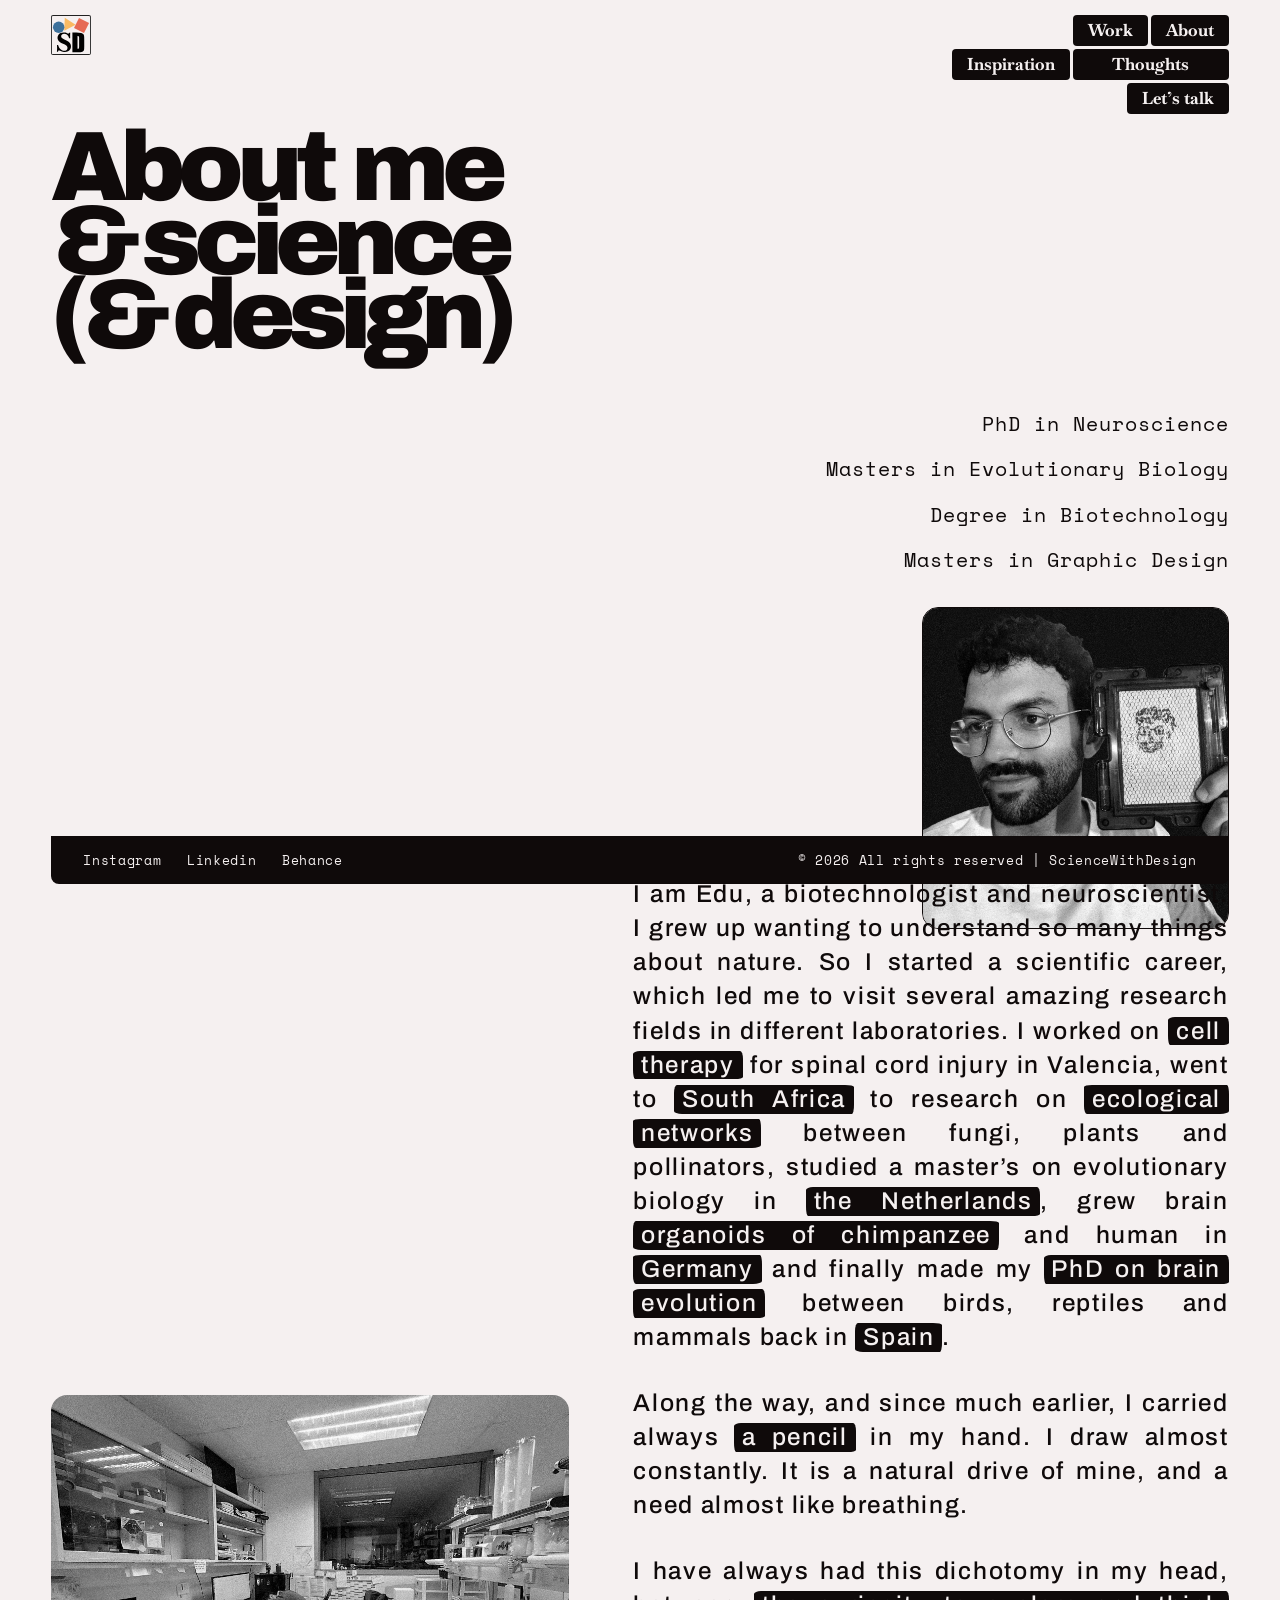
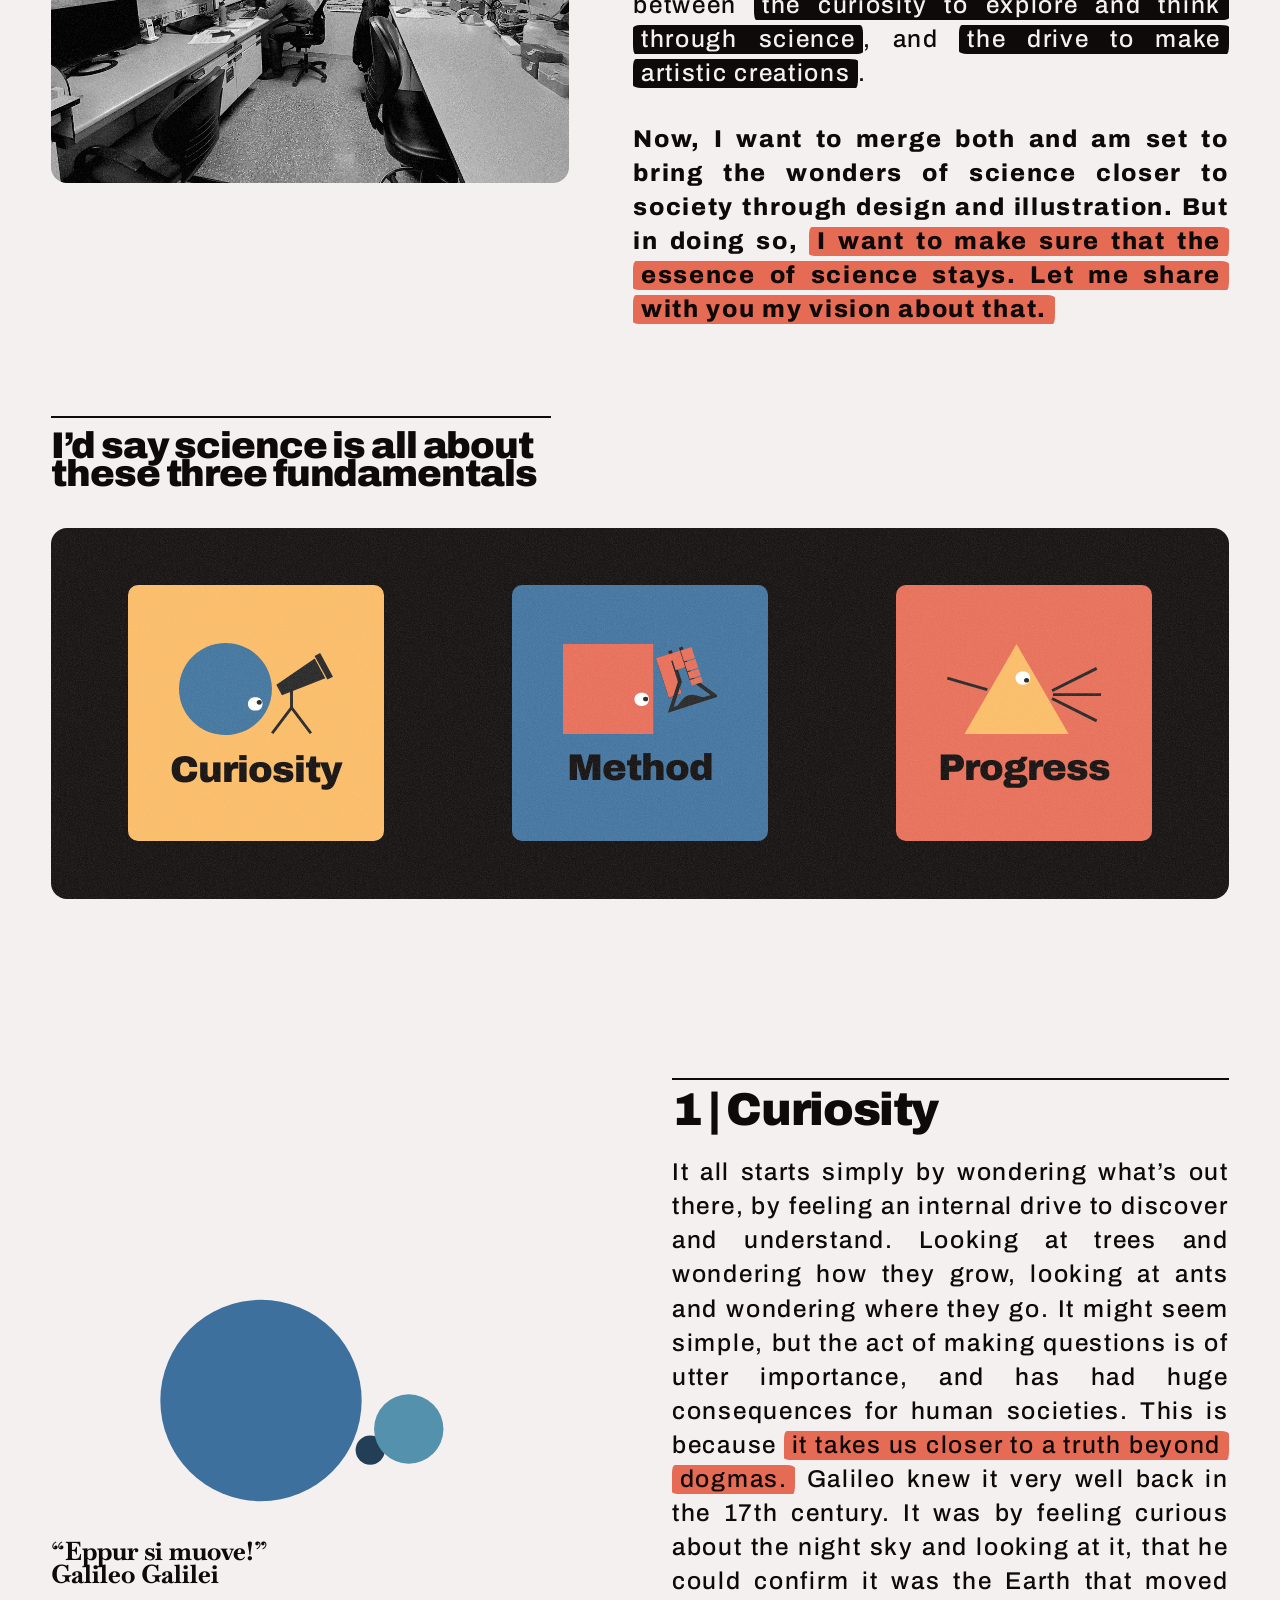
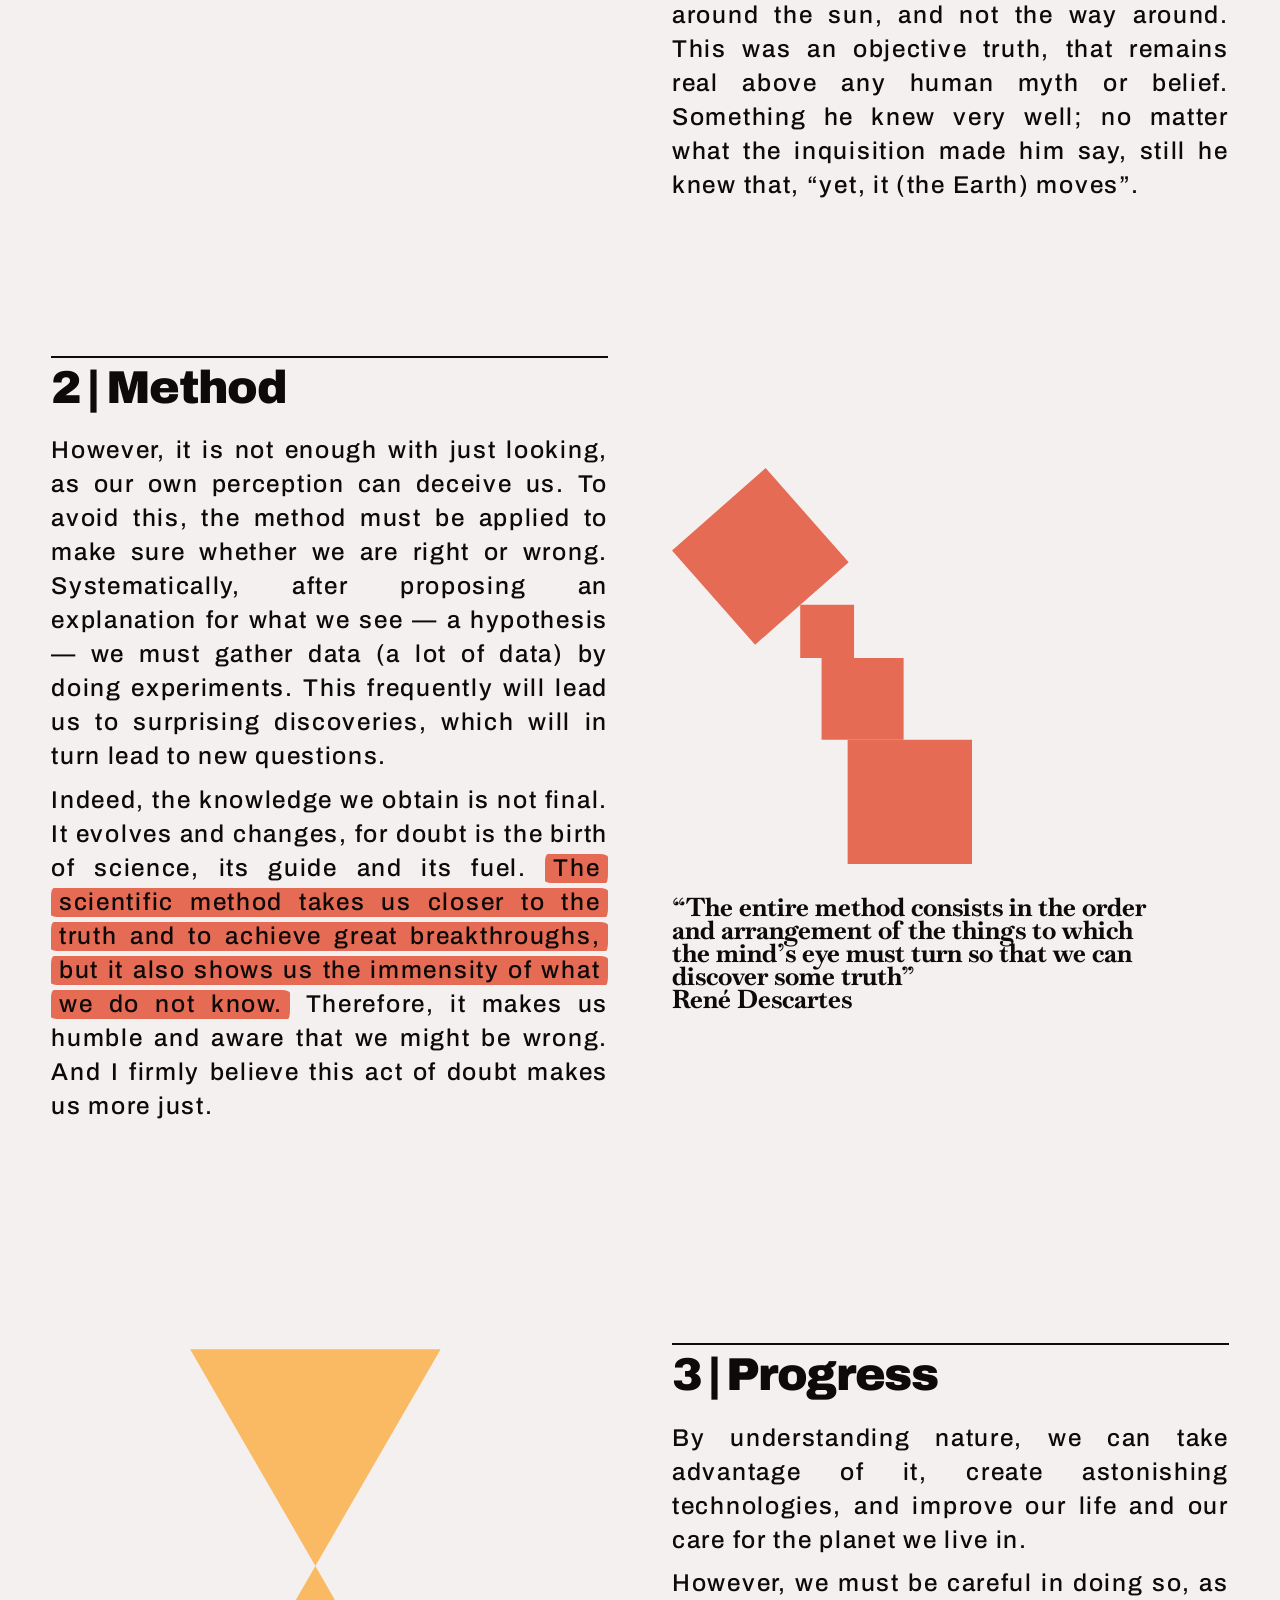
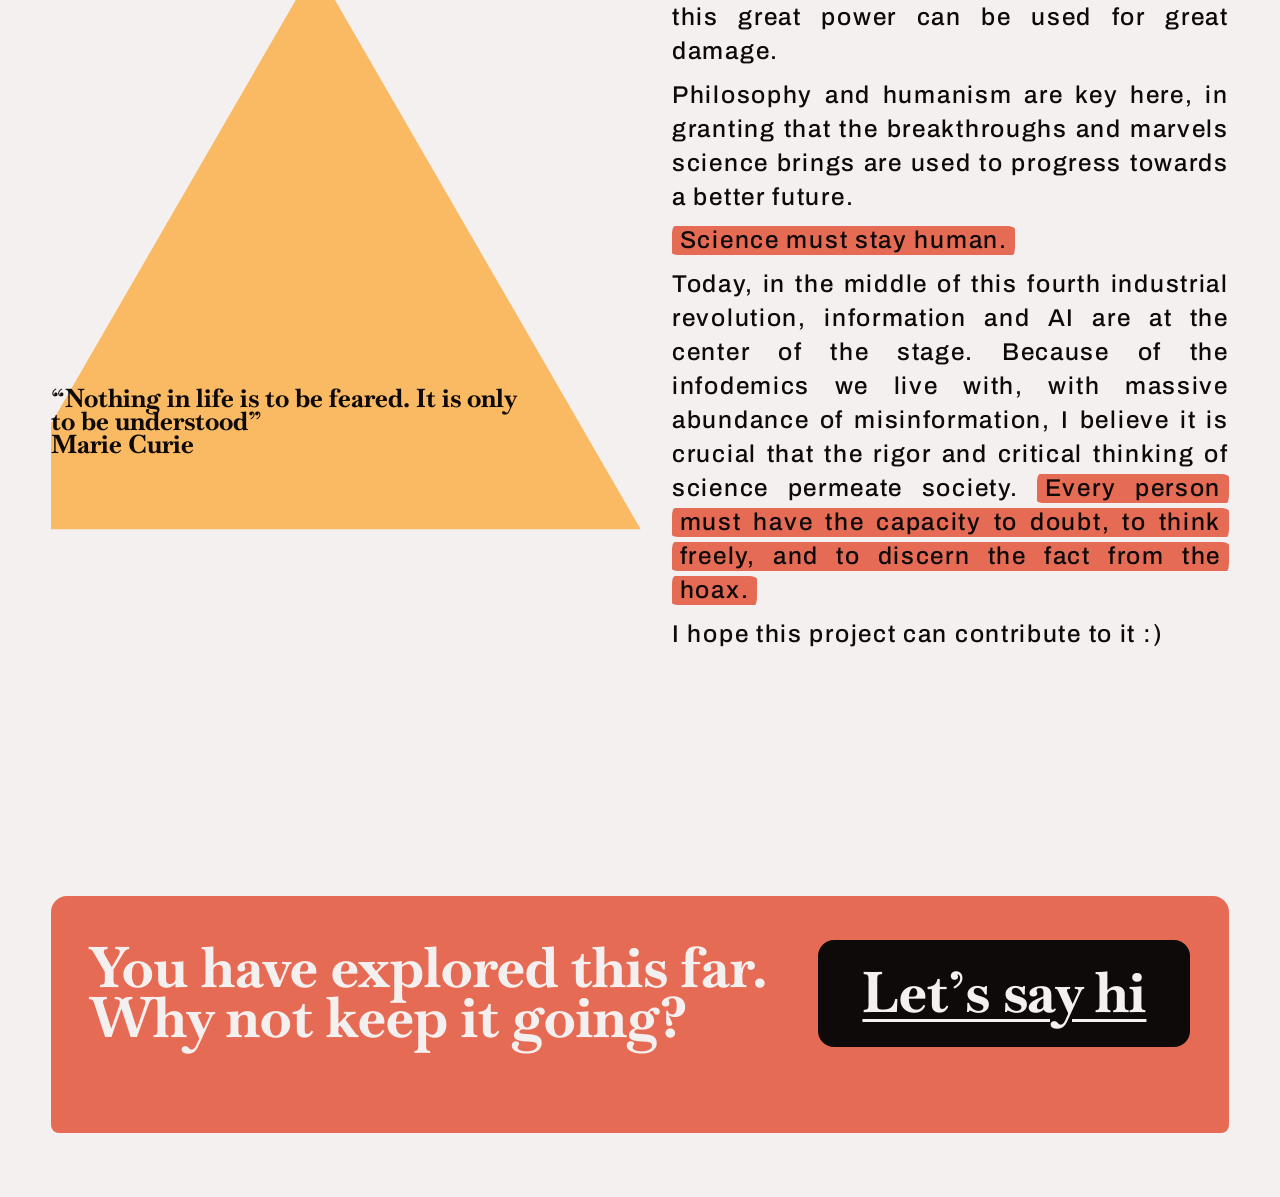
==== about.html @ 085084fc "sciencewithdesign-web.1.0" ====
<!DOCTYPE html>
<html lang="es">
<head>
<meta charset="UTF-8" />
<meta name="viewport" content="width=device-width, initial-scale=1.0" />
<title>About me &amp; science (&amp; design) — Science with Design</title>
<meta name="description" content="Edu — biotecnólogo, neurocientífico y diseñador. La historia detrás de Science with Design: curiosidad, método y progreso." />
<link rel="stylesheet" href="css/style.css" />
</head>
<body class="page-about">

  <!-- ============ HEADER: logo + nav — idéntico al del resto del sitio ============ -->
  <header class="site-header">
    <div class="wrap site-header__inner">
      <a href="index.html" class="logo" aria-label="Science with Design — inicio">
        <img src="img/basic.elements/Logo.bot%20Home.svg" alt="Science with Design" width="54" height="54" />
      </a>

      <button type="button" class="nav-toggle" id="nav-toggle" aria-expanded="false" aria-controls="primary-nav" aria-label="Abrir menú de navegación">
        <img src="img/basic.elements/nav.menu.button.svg" alt="" width="30" height="30" />
      </button>

      <nav class="nav" id="primary-nav" aria-label="Navegación principal">
        <a href="works.html" class="nav__pill nav__pill--work">Work</a>
        <a href="about.html" class="nav__pill nav__pill--about">About</a>
        <a href="thoughts.html" class="nav__pill nav__pill--thoughts">Thoughts</a>
        <a href="inspiration.html" class="nav__pill nav__pill--inspiration">Inspiration</a>
        <a href="contact.html" class="nav__pill nav__pill--talk">Let&rsquo;s talk</a>
      </nav>
    </div>
  </header>

  <main>
    <!-- ============ ABOUT: cabecera (título + retratos + historia) ============ -->
    <section class="about wrap" aria-labelledby="about-title">

      <div class="about__hero">
        <h1 id="about-title" class="type-display-bigger about__title">About&nbsp;&nbsp;me<br />&amp;&nbsp;science<br />(&amp;&nbsp;design)</h1>

        <div class="about__media" data-name="lab durmiendo">
          <img src="img/images/lab.durmiendo.png" alt="Laboratorio de investigación, vacío, de madrugada" loading="lazy" />
        </div>

        <div class="about__story">
          <ul class="type-caption about__credentials">
            <li>PhD in Neuroscience</li>
            <li>Masters in Evolutionary Biology</li>
            <li>Degree in Biotechnology</li>
            <li>Masters in Graphic Design</li>
          </ul>

          <div class="about__portrait">
            <img src="img/images/retrato.pizarramagnetica.png" alt="Retrato de Edu sosteniendo un pequeño marco magnético" loading="lazy" />
          </div>

          <p class="type-body-big-display about__intro about__intro--overlap">I am Edu, a biotechnologist and neuroscientist. I grew up wanting to understand so many things about nature. So I started a scientific career, which led me to visit several amazing research fields in different laboratories. I worked on <mark class="hl">cell therapy</mark> for spinal cord injury in Valencia, went to <mark class="hl">South Africa</mark> to research on <mark class="hl">ecological networks</mark> between fungi, plants and pollinators, studied a master&rsquo;s on evolutionary biology in <mark class="hl">the Netherlands</mark>, grew brain <mark class="hl">organoids of chimpanzee</mark> and human in <mark class="hl">Germany</mark> and finally made my <mark class="hl">PhD on brain evolution</mark> between birds, reptiles and mammals back in <mark class="hl">Spain</mark>.</p>

          <p class="type-body-big-display about__intro">Along the way, and since much earlier, I carried always <mark class="hl">a pencil</mark> in my hand. I draw almost constantly. It is a natural drive of mine, and a need almost like breathing.</p>

          <p class="type-body-big-display about__intro">I have always had this dichotomy in my head, between <mark class="hl">the curiosity to explore and think through science</mark>, and <mark class="hl">the drive to make artistic creations</mark>.</p>

          <p class="type-body-big-display about__intro about__intro--bold">Now, I want to merge both and am set to bring the wonders of science closer to society through design and illustration. But in doing so, <mark class="hl hl--accent">I want to make sure that the essence of science stays. Let me share with you my vision about that.</mark></p>
        </div>
      </div>

      <h2 class="type-h2 about__fundamentals">I&rsquo;d say science is all about these three fundamentals</h2>

      <div class="about__keys">
        <div class="about-key about-key--curiosity">
          <img class="about-key__icon" src="img/basic.elements/curiosito.svg" alt="" loading="lazy" />
          <p class="type-h2 about-key__label">Curiosity</p>
        </div>
        <div class="about-key about-key--method">
          <img class="about-key__icon" src="img/basic.elements/metodito.svg" alt="" loading="lazy" />
          <p class="type-h2 about-key__label">Method</p>
        </div>
        <div class="about-key about-key--progress">
          <img class="about-key__icon" src="img/basic.elements/progresito.svg" alt="" loading="lazy" />
          <p class="type-h2 about-key__label">Progress</p>
        </div>
      </div>

      <!-- ---------- 1 | Curiosity ---------- -->
      <article class="about-section">
        <div class="about-section__media">
          <img class="about-section__illustration about-section__illustration--spheres" src="img/illustrations/spheres.svg" alt="Ilustración de dos esferas, una grande y una pequeña" loading="lazy" />
          <p class="about-quote">&ldquo;Eppur si muove!&rdquo;<br />Galileo Galilei</p>
        </div>
        <div class="about-section__body">
          <p class="about-section__num">1&nbsp;|&nbsp;Curiosity</p>
          <p class="type-body-big-display">It all starts simply by wondering what&rsquo;s out there, by feeling an internal drive to discover and understand. Looking at trees and wondering how they grow, looking at ants and wondering where they go. It might seem simple, but the act of making questions is of utter importance, and has had huge consequences for human societies. This is because <mark class="hl hl--accent">it takes us closer to a truth beyond dogmas.</mark> Galileo knew it very well back in the 17th century. It was by feeling curious about the night sky and looking at it, that he could confirm it was the Earth that moved around the sun, and not the way around. This was an objective truth, that remains real above any human myth or belief. Something he knew very well; no matter what the inquisition made him say, still he knew that, &ldquo;yet, it (the Earth) moves&rdquo;.</p>
        </div>
      </article>

      <!-- ---------- 2 | Method ---------- -->
      <article class="about-section about-section--reverse">
        <div class="about-section__body">
          <p class="about-section__num">2&nbsp;|&nbsp;Method</p>
          <p class="type-body-big-display">However, it is not enough with just looking, as our own perception can deceive us. To avoid this, the method must be applied to make sure whether we are right or wrong. Systematically, after proposing an explanation for what we see &mdash; a hypothesis &mdash; we must gather data (a lot of data) by doing experiments. This frequently will lead us to surprising discoveries, which will in turn lead to new questions.</p>
          <p class="type-body-big-display">Indeed, the knowledge we obtain is not final. It evolves and changes, for doubt is the birth of science, its guide and its fuel. <mark class="hl hl--accent">The scientific method takes us closer to the truth and to achieve great breakthroughs, but it also shows us the immensity of what we do not know.</mark> Therefore, it makes us humble and aware that we might be wrong. And I firmly believe this act of doubt makes us more just.</p>
        </div>
        <div class="about-section__media">
          <img class="about-section__illustration about-section__illustration--squares" src="img/illustrations/squares.svg" alt="Ilustración de cuadrados en composición diagonal" loading="lazy" />
          <p class="about-quote">&ldquo;The entire method consists in the order and arrangement of the things to which the mind&rsquo;s eye must turn so that we can discover some truth&rdquo;<br />Ren&eacute; Descartes</p>
        </div>
      </article>

      <!-- ---------- 3 | Progress ---------- -->
      <article class="about-section">
        <div class="about-section__media about-section__media--progress">
          <img class="about-section__illustration about-section__illustration--triangles" src="img/illustrations/triangles.svg" alt="Ilustración de dos triángulos formando un reloj de arena" loading="lazy" />
          <p class="about-quote about-quote--progress">&ldquo;Nothing in life is to be feared. It is only to be understood&rdquo;<br />Marie Curie</p>
        </div>
        <div class="about-section__body">
          <p class="about-section__num">3&nbsp;|&nbsp;Progress</p>
          <p class="type-body-big-display">By understanding nature, we can take advantage of it, create astonishing technologies, and improve our life and our care for the planet we live in.</p>
          <p class="type-body-big-display">However, we must be careful in doing so, as this great power can be used for great damage.</p>
          <p class="type-body-big-display">Philosophy and humanism are key here, in granting that the breakthroughs and marvels science brings are used to progress towards a better future.</p>
          <p class="type-body-big-display"><mark class="hl hl--accent">Science must stay human.</mark></p>
          <p class="type-body-big-display">Today, in the middle of this fourth industrial revolution, information and AI are at the center of the stage. Because of the infodemics we live with, with massive abundance of misinformation, I believe it is crucial that the rigor and critical thinking of science permeate society. <mark class="hl hl--accent">Every person must have the capacity to doubt, to think freely, and to discern the fact from the hoax.</mark></p>
          <p class="type-body-big-display">I hope this project can contribute to it :)</p>
        </div>
      </article>

    </section>

    <!-- ============ PRE-FOOTER CTA: igual que el resto del sitio, en terracota/500 ============ -->
    <section class="about-cta wrap">
      <div class="about-cta__row">
        <p class="type-prefooter-cta about-cta__text">You have explored this far. Why not keep it going?</p>
        <a href="contact.html" class="about-cta__link">
          <span class="type-prefooter-cta">Let&rsquo;s say hi</span>
        </a>
      </div>
    </section>
  </main>

  <footer class="site-footer">
    <div class="wrap site-footer__wrap">
      <div class="site-footer__bar">
        <nav class="site-footer__social" aria-label="Redes sociales">
          <a href="https://instagram.com" class="type-caption">Instagram</a>
          <a href="https://linkedin.com" class="type-caption">Linkedin</a>
          <a href="https://behance.net" class="type-caption">Behance</a>
        </nav>
        <p class="type-caption site-footer__legal">&copy; 2026 All rights reserved | ScienceWithDesign</p>
      </div>
    </div>
  </footer>

  <script>
    // Botón de menú móvil — idéntico al del resto del sitio.
    (function () {
      const toggle = document.getElementById('nav-toggle');
      const nav = document.getElementById('primary-nav');
      if (!toggle || !nav) return;

      function closeNav() {
        nav.classList.remove('is-open');
        toggle.setAttribute('aria-expanded', 'false');
      }
      function openNav() {
        nav.classList.add('is-open');
        toggle.setAttribute('aria-expanded', 'true');
      }

      toggle.addEventListener('click', () => {
        const isOpen = nav.classList.contains('is-open');
        if (isOpen) { closeNav(); } else { openNav(); }
      });

      nav.querySelectorAll('a').forEach((link) => {
        link.addEventListener('click', closeNav);
      });

      document.addEventListener('click', (event) => {
        if (!nav.classList.contains('is-open')) return;
        if (nav.contains(event.target) || toggle.contains(event.target)) return;
        closeNav();
      });

      document.addEventListener('keydown', (event) => {
        if (event.key === 'Escape') closeNav();
      });
    })();
  </script>
</body>
</html>
---- css/style.css ----
/* ============================================================
   SCIENCE WITH DESIGN — style.css
   Fuente: sistema de diseño extraído de Figma (ver design-system.md)
   ============================================================ */

/* ---------- 1. FUENTES LOCALES ---------- */
@font-face { font-family:'Archivo'; src:url('../fonts/Archivo/static/Archivo-Regular.ttf') format('truetype'); font-weight:400; font-style:normal; font-display:swap; }
@font-face { font-family:'Archivo'; src:url('../fonts/Archivo/static/Archivo-Medium.ttf') format('truetype'); font-weight:500; font-style:normal; font-display:swap; }
@font-face { font-family:'Archivo'; src:url('../fonts/Archivo/static/Archivo-SemiBold.ttf') format('truetype'); font-weight:600; font-style:normal; font-display:swap; }
@font-face { font-family:'Archivo'; src:url('../fonts/Archivo/static/Archivo-ExtraBold.ttf') format('truetype'); font-weight:800; font-style:normal; font-display:swap; }
@font-face { font-family:'Archivo'; src:url('../fonts/Archivo/static/Archivo-Black.ttf') format('truetype'); font-weight:900; font-style:normal; font-display:swap; }

@font-face { font-family:'Baskervville'; src:url('../fonts/Baskervville/static/Baskervville-Regular.ttf') format('truetype'); font-weight:400; font-style:normal; font-display:swap; }
@font-face { font-family:'Baskervville'; src:url('../fonts/Baskervville/static/Baskervville-Bold.ttf') format('truetype'); font-weight:700; font-style:normal; font-display:swap; }

@font-face { font-family:'Space Mono'; src:url('../fonts/Space_Mono/SpaceMono-Regular.ttf') format('truetype'); font-weight:400; font-style:normal; font-display:swap; }
@font-face { font-family:'Space Mono'; src:url('../fonts/Space_Mono/SpaceMono-Bold.ttf') format('truetype'); font-weight:700; font-style:normal; font-display:swap; }

/* ---------- 2. DESIGN TOKENS ---------- */
:root {
  /* color — familias con variaciones */
  --terracota-900:#7E382B; --terracota-700:#B2513F; --terracota-500:#E66B54; --terracota-300:#EB734F; --terracota-orange:#F06329;
  --azul-900:#233F58; --azul-700:#30597A; --azul-principal:#3D709C; --azul-300:#5491AD; --azul-100:#99D1DB;
  --ambar-900:#F0914A; --ambar-700:#F7AB59; --ambar-principal:#FABA63; --ambar-300:#FCC96B; --ambar-100:#FFDEA1;
  --negro-principal:#0F0A0A; --negro-700:#494444; --negro-500:#837E7E; --negro-300:#BDB8B8; --negro-100:#F5F0F0;

  /* color — tokens semánticos */
  --bg-primary:#F5F0F0;
  --bg-secondary:#F5ECDE;
  --bg-inverse:#0F0A0A;
  --text-primary:#0F0A0A;
  --text-secondary:#494444;
  --text-muted:#837E7E;
  --text-inverse:#F5F0F0;
  --text-accent:var(--terracota-500); /* = terracota/500, por indicación de Edudu */

  /* tipografía */
  --font-sans:'Archivo', Helvetica Neue, Arial, sans-serif;
  --font-serif:'Baskervville', Georgia, serif;
  --font-mono:'Space Mono', 'Courier New', monospace;

  /* layout */
  --grid-max: 1920px;
  --grid-pad: clamp(20px, 4vw, 52px);
  /* páginas con una tarjeta grande flotando sobre un fondo de color a toda
     página (contact, works, thoughts, inspiration): la tarjeta, el CTA y
     el footer usan este padding, ligeramente menor que --grid-pad, para
     que su borde quede un poco más allá del logo/nav del header (que sigue
     usando --grid-pad) — así no quedan pegados al mismo borde. */
  --card-pad: clamp(16px, 3.4vw, 40px);
  --radius-card: 16px;
}

/* ---------- 3. RESET ---------- */
*, *::before, *::after { box-sizing:border-box; margin:0; padding:0; }
html { scroll-behavior:smooth; }
img, svg { display:block; max-width:100%; }
a { color:inherit; text-decoration:none; }
ul, ol { list-style:none; }
body {
  background:var(--bg-primary);
  color:var(--text-primary);
  font-family:var(--font-sans);
  line-height:1.5;
  -webkit-font-smoothing:antialiased;
  padding-bottom:calc(var(--footer-h) + var(--footer-gap)); /* deja sitio a la banda del footer, que es fija y flota separada del borde */
  overflow-x:hidden; /* la bandeja del nav móvil entra deslizando desde fuera del viewport */
}

.wrap {
  max-width:var(--grid-max);
  margin-inline:auto;
  padding-inline:var(--grid-pad);
}

/* páginas de "tarjeta grande flotando sobre fondo de color a toda página"
   (contact, works, thoughts, inspiration): la tarjeta, su CTA y el footer
   usan --card-pad (algo menor que --grid-pad) para que su borde quede
   ligeramente más allá del logo/nav del header — que sigue con --grid-pad —
   en vez de coincidir exactamente con él. Misma lógica en la home para la
   tarjeta roja del hero, la banda de covers, la banda ámbar (scientific
   rigor / handshake / clear visuals), la tira terracota de clientes y el
   CTA final ámbar — el resto de la home (intro del workflow, tira de
   logos, sección de formatos) no se toca. Dentro de .hero__card todo está
   posicionado en relativo a la propia tarjeta (sin padding interno, split
   en %), así que ensanchar la tarjeta no descoloca el lettering pegado a
   su borde izquierdo ni la animación pegada al derecho. */
.contact.wrap,
.works.wrap,
.works-cta.wrap,
.thoughts.wrap,
.thoughts-cta.wrap,
.inspiration.wrap,
.inspiration-cta.wrap,
.page-contact .site-footer__wrap,
.page-works .site-footer__wrap,
.page-thoughts .site-footer__wrap,
.page-inspiration .site-footer__wrap,
.hero.wrap,
.covers.wrap,
.workflow__band.wrap,
.workflow__strip.wrap,
.final-cta.wrap {
  padding-inline:var(--card-pad);
}

/* ---------- 4. ESCALA TIPOGRÁFICA ----------
   letter-spacing documentado en Figma como % del tamaño de fuente,
   por eso aquí se expresa en "em" (ej. -8% => -0.08em) en vez de px fijos. */
.type-display-bigger { font-family:var(--font-sans); font-weight:900; font-size:clamp(48px, 7.7vw, 148px); line-height:0.75; letter-spacing:-0.08em; }
.type-display         { font-family:var(--font-sans); font-weight:900; font-size:clamp(40px, 6.25vw, 120px); line-height:0.75; letter-spacing:-0.08em; }
.type-h1               { font-family:var(--font-sans); font-weight:900; font-size:clamp(34px, 4.2vw, 80px); line-height:0.8; letter-spacing:-0.08em; }
.type-h2               { font-family:var(--font-sans); font-weight:900; font-size:clamp(28px, 2.9vw, 56px); line-height:0.75; letter-spacing:-0.03em; }
.type-h3               { font-family:var(--font-sans); font-weight:800; font-size:clamp(22px, 1.9vw, 36px); line-height:1.15; letter-spacing:-0.01em; }
.type-h4               { font-family:var(--font-sans); font-weight:600; font-size:clamp(18px, 1.25vw, 24px); line-height:1.3; letter-spacing:0; }
.type-body-big-display { font-family:var(--font-sans); font-weight:500; font-size:clamp(22px, 1.9vw, 36px); line-height:1.4; letter-spacing:0.07em; text-align:justify; }
.type-body-big         { font-family:var(--font-sans); font-weight:400; font-size:clamp(17px, 1.25vw, 24px); line-height:1.3; letter-spacing:0.07em; }
.type-body-big-highlight { font-family:var(--font-mono); font-weight:700; font-size:clamp(17px, 1.25vw, 24px); line-height:1.3; letter-spacing:0.07em; }
.type-body-small       { font-family:var(--font-sans); font-weight:400; font-size:16px; line-height:1.7; letter-spacing:0.07em; }
.type-label            { font-family:var(--font-sans); font-weight:400; font-size:13px; line-height:1.7; letter-spacing:0.03em; text-transform:uppercase; }
.type-caption          { font-family:var(--font-mono); font-weight:400; font-size:20px; line-height:1.5; letter-spacing:0.05em; }
.type-quote            { font-family:var(--font-serif); font-weight:700; font-size:32px; line-height:0.9; letter-spacing:0; }
.type-button           { font-family:var(--font-serif); font-weight:700; font-size:20px; line-height:0.9; letter-spacing:0; }
.type-cta              { font-family:var(--font-serif); font-weight:700; font-size:clamp(24px, 2.1vw, 40px); line-height:25.6px; letter-spacing:0; } /* line-height al 80% (32px * 0.8) */
.type-prefooter-cta    { font-family:var(--font-serif); font-weight:700; font-size:clamp(48px, 5vw, 96px); line-height:0.9; letter-spacing:0; }

/* ---------- 5. HEADER: logo + nav (flotante) ---------- */
:root {
  --header-h: 80px;      /* alto reservado al cargar, antes de hacer scroll */
  --hero-split: 66%;     /* ancho de la columna del lettering — fija también la línea vertical */
  --footer-h: 48px;      /* alto de la banda azul flotante del footer */
  --footer-gap: 16px;    /* separación flotante respecto al borde inferior real */
}

.site-header {
  position:fixed;
  top:0; left:0; right:0;
  z-index:100;
  height:var(--header-h);
  display:flex;
  align-items:flex-start; /* logo y nav comparten el mismo borde superior */
  padding-top:15px;       /* separación respecto al borde superior de la página */
  background:transparent; /* SIN fondo propio: solo flotan el logo y las pills
    (que ya llevan su propio fondo), el resto deja ver el contenido al hacer scroll */
  pointer-events:none;    /* la franja vacía no debe bloquear clics sobre el contenido */
}
.site-header a,
.site-header button { pointer-events:auto; } /* logo, pills y el botón de menú sí son clicables */
.site-header__inner {
  position:relative; /* ancla el desplegable del nav en móvil estrecho */
  width:100%;
  display:flex;
  align-items:flex-start;
  justify-content:space-between;
  gap:16px;
  flex-wrap:wrap;
}
.logo { flex-shrink:0; }
.logo img { width:40px; height:40px; display:block; }

/* botón "hamburguesa": solo existe en móvil estrecho (ver responsive) —
   en escritorio y tablet el nav de pills se muestra tal cual, sin botón. */
.nav-toggle {
  display:none;
  align-items:center;
  justify-content:center;
  width:40px;
  height:40px;
  background:var(--negro-principal);
  border:none;
  border-radius:4px;
  padding:0;
  cursor:pointer;
  transition:background .18s ease;
}
.nav-toggle:hover { background:var(--terracota-500); }
.nav-toggle img { width:30px; height:30px; display:block; }

/* nav "en racimo": réplica del reparto asimétrico del prototipo de Figma,
   con Grid en escritorio y una fila simple envolvente en móvil.
   Juntas entre sí pero legibles (ni demasiado grandes ni minúsculas). */
.nav {
  display:grid;
  grid-template-columns:repeat(3, auto);
  gap:3px;
  justify-content:end;
}
.nav__pill {
  display:inline-flex;
  align-items:center;
  justify-content:center;
  background:var(--negro-principal);
  color:var(--text-inverse);
  font-family:var(--font-serif);
  font-weight:700;
  font-size:17px; /* estilo "button" del sistema de diseño (20pt), reducido ~15% para escritorio */
  line-height:1;
  letter-spacing:0;
  padding:7px 15px;
  border-radius:4px;
  white-space:nowrap;
  transition:background .18s ease;
}
.nav__pill:hover { background:var(--terracota-500); }

.nav__pill--work        { grid-column:2; grid-row:1; }
.nav__pill--about       { grid-column:3; grid-row:1; }
.nav__pill--inspiration { grid-column:1; grid-row:2; }
.nav__pill--thoughts    { grid-column:2 / span 2; grid-row:2; }
.nav__pill--talk        { grid-column:1 / -1; grid-row:3; justify-self:end; }

/* ---------- 6. HERO-WRAP: envuelve la regla superior (no fija) + la línea
   vertical (que sí recorre toda la altura, desde el borde superior real de
   la página) + la sección hero ---------- */
.hero-wrap {
  position:relative;
  padding-top:var(--header-h); /* deja sitio para el header fijo; la línea
    vertical arranca justo aquí (borde superior visible de la página) */
}

.hero {
  padding-block-start:clamp(16px, 3vw, 40px);
  padding-block-end:clamp(32px, 5vw, 80px);
}

.hero__card {
  position:relative;
  overflow:hidden;
  border-radius:var(--radius-card);
  background:var(--terracota-500);
}

/* efecto de ruido/grano — sensación de impresión editorial sobre papel.
   Solo capa "multiply" (únicamente puede oscurecer): mantiene el rojo
   terracota más profundo e intenso, sin la capa "screen" que lo aclaraba. */
.hero__noise {
  position:absolute;
  inset:0;
  z-index:2;
  pointer-events:none;
  background-image:url("data:image/svg+xml;utf8,<svg xmlns='http://www.w3.org/2000/svg' width='150' height='150'><filter id='n'><feTurbulence type='fractalNoise' baseFrequency='1.15' numOctaves='2' stitchTiles='stitch'/><feColorMatrix type='saturate' values='0'/></filter><rect width='100%25' height='100%25' filter='url(%23n)'/></svg>");
  background-size:150px 150px;
  opacity:0.22;
  mix-blend-mode:multiply;
}

/* línea vertical, peso 1 — vive dentro de .hero__card (mismo contenedor sin
   padding que usa .hero__top para su grid), así que left:var(--hero-split)
   coincide exactamente con el borde de columna del lettering, sin necesidad
   de recalcular paddings/anchos entre contextos distintos. Recorre toda la
   altura de la tarjeta. */
.hero__divider-v {
  position:absolute;
  top:0;
  bottom:0;
  left:var(--hero-split);
  width:1px;
  background:var(--negro-principal);
  z-index:3;
  pointer-events:none;
}

/* fila superior: el lettering define la altura real de la fila y la línea
   inferior se apoya exactamente en SU borde (no en una fila de grid
   compartida con la animación, que podía tener otra altura y desalinear
   la línea). La animación queda posicionada de forma absoluta, pegada al
   borde derecho e inferior de esa misma línea — un elemento que se sale
   de la gradilla, como en el prototipo original. */
.hero__top {
  position:relative;
  z-index:1;
  display:grid;
  grid-template-columns:var(--hero-split) 1fr; /* la 2ª columna es el hueco a la derecha de la línea vertical */
}
.hero__lettering {
  grid-column:1;
  border-bottom:1px solid var(--negro-principal); /* pegada al píxel exacto del borde inferior del lettering */
}
.hero__lettering img { display:block; width:100%; height:auto; }

/* La animación es absoluta y NO participa en el cálculo de la altura de la
   fila (así la fila la sigue marcando solo el lettering), pero al asignarle
   grid-column/grid-row su "contenedor de referencia" pasa a ser exactamente
   esa celda: desde la línea vertical hasta el borde derecho de la tarjeta,
   y desde arriba hasta la línea horizontal. inset:0 la ajusta a esa celda
   al milímetro, así nunca sobrepasa ninguna de las dos líneas. */
.hero__video {
  position:absolute;
  grid-column:2;
  grid-row:1;
  inset:0;
  z-index:1;
}
.hero__video video {
  display:block;
  width:100%;
  height:100%;
  object-fit:contain;
  object-position:right bottom; /* pegada al borde derecho e inferior dentro de su hueco */
  border-radius:8px 0 0 0;
}

/* bloque inferior: título + párrafo + CTA, alineados a la derecha */
.hero__bottom {
  position:relative;
  z-index:1;
  display:flex;
  flex-direction:column;
  align-items:flex-end;
  text-align:right;
  gap:clamp(18px, 2.6vw, 40px);
  padding:clamp(16px, 2.4vw, 36px) clamp(20px, 3vw, 50px) clamp(24px, 3.4vw, 56px);
}
.hero__title { color:var(--text-primary); max-width:20ch; }
.hero__lead { color:var(--text-primary); max-width:32ch; }

.button-cta {
  display:inline-flex;
  align-items:center;
  justify-content:center;
  background:var(--negro-principal);
  color:var(--text-inverse);
  font-family:var(--font-serif);
  font-weight:700;
  font-size:clamp(20px, 1.9vw, 36px);
  line-height:1;
  padding:12px 28px;
  border:none;
  border-radius:8px;
  cursor:pointer;
  transition:background .18s ease;
}
.button-cta:hover { background:var(--terracota-700); }

/* ---------- 7. COVERS: aperitivo de portadas, galería acordeón ---------- */
.covers {
  padding-block:clamp(48px, 6vw, 96px) clamp(64px, 8vw, 120px);
}

.section-rule {
  border:none;
  border-top:2px solid var(--negro-principal);
  margin:0 0 clamp(24px, 3.4vw, 40px);
  height:0;
}

.covers__head {
  display:flex;
  align-items:flex-start;
  justify-content:space-between;
  gap:24px;
  flex-wrap:wrap;
  margin-bottom:clamp(28px, 4vw, 48px);
}
.covers__intro { max-width:640px; }
.covers__title { color:var(--text-primary); margin-bottom:14px; }
.covers__lead { color:var(--text-secondary); max-width:38ch; }
.covers__deco { width:clamp(90px, 9vw, 160px); height:auto; flex-shrink:0; }

/* tarjeta azul redondeada que contiene la galería */
.covers__deck-wrap {
  border-radius:var(--radius-card);
  background:var(--azul-principal);
  padding:clamp(24px, 3vw, 40px) clamp(16px, 3vw, 32px);
}

/* fila "acordeón" — como en griph-art.com: todas las portadas reparten el
   ancho disponible a partes iguales y lo llenan por completo (flex-grow),
   recortadas (cover) para no dejar huecos. Al pasar el ratón (o dar
   foco/tocar) por una, esa columna gana mucho más ancho y pasa a mostrar
   la portada ENTERA sin recortar (contain), mientras las demás se
   estrechan para dejarle sitio — la fila siempre ocupa el 100% del ancho. */
.covers__deck {
  display:flex;
  align-items:stretch;
  gap:4px;
  height:clamp(260px, 32vw, 460px);
}

.covers__card {
  flex:1 1 0%;
  min-width:0;
  position:relative;
  transition:flex-grow 1.2s cubic-bezier(.22, .85, .3, 1.1);
}
.covers__card.is-active,
.covers__card:hover,
.covers__card:focus-within {
  flex-grow:6;
  z-index:2;
}

.covers__card-btn {
  display:block;
  width:100%;
  height:100%;
  padding:0;
  border:none;
  border-radius:8px;
  overflow:hidden;
  background:var(--azul-700); /* solo se nota si la portada activa deja algún margen por proporción */
  cursor:pointer;
  box-shadow:0 8px 18px rgba(15, 10, 10, .25);
  filter:saturate(0.75) brightness(0.88); /* en reposo, algo apagadas frente al azul */
  transition:filter 1.2s ease, box-shadow 1.2s ease;
}
.covers__card.is-active .covers__card-btn,
.covers__card:hover .covers__card-btn,
.covers__card:focus-within .covers__card-btn {
  filter:none;
  box-shadow:0 20px 40px rgba(15, 10, 10, .4);
}
.covers__card-btn img {
  display:block;
  width:100%;
  height:100%;
  /* en reposo, "cover" llena la columna estrecha sin dejar huecos */
  object-fit:cover;
  transition:object-fit 0s;
}
.covers__card.is-active .covers__card-btn img,
.covers__card:hover .covers__card-btn img,
.covers__card:focus-within .covers__card-btn img {
  /* activa: "contain" para verla ENTERA, sin recortar */
  object-fit:contain;
}
.covers__card-btn:focus-visible {
  outline:3px solid var(--bg-primary);
  outline-offset:-3px;
}

/* ---------- 8. FORMATS: menú de formatos/servicios ---------- */
.formats {
  padding-block:clamp(48px, 6vw, 96px) clamp(64px, 8vw, 120px);
}

.formats__head {
  max-width:60ch;
  margin-inline:auto;
  margin-bottom:clamp(40px, 6vw, 80px);
  text-align:center;
}
.formats__title { color:var(--text-primary); margin-bottom:clamp(16px, 2.4vw, 28px); }
.formats__lead { color:var(--text-secondary); }

.formats__grid {
  display:grid;
  grid-template-columns:repeat(3, 1fr);
  column-gap:clamp(24px, 4vw, 64px);
  row-gap:clamp(40px, 5vw, 72px);
  list-style:none;
}

.formats__item { position:relative; text-align:center; }
.formats__item:focus { outline:none; } /* el propio preview ya marca visualmente el estado activo */
.formats__item-title { color:var(--text-primary); margin-bottom:clamp(10px, 1.4vw, 16px); }
.formats__item-rule {
  border:none;
  border-top:2px solid var(--negro-principal);
  margin:0 0 clamp(20px, 2.6vw, 32px);
}
.formats__item-img {
  display:block;
  width:100%;
  max-width:320px;
  height:auto;
  margin-inline:auto;
}

/* ejemplo de trabajo en hover: ocupa todo el hueco del ítem (título + línea
   + icono), tapándolos; entra pequeño y transparente y crece hasta ocupar
   el espacio por completo y quedar opaco — y a la inversa al salir. */
.formats__preview {
  position:absolute;
  inset:0;
  display:flex;
  align-items:center;
  justify-content:center;
  overflow:hidden;
  border-radius:8px;
  background:var(--bg-primary);
  opacity:0;
  transform:scale(0.55);
  transition:opacity .4s ease, transform .45s cubic-bezier(.22, .85, .3, 1.1);
  pointer-events:none;
  z-index:2;
}
.formats__item:hover .formats__preview,
.formats__item:focus .formats__preview,
.formats__item:focus-within .formats__preview {
  opacity:1;
  transform:scale(1);
}
.formats__preview img {
  display:block;
  width:100%;
  height:100%;
  object-fit:cover;
}

/* ---------- 9. WORKFLOW: "A collaborative workflow" ---------- */
.workflow__intro {
  padding-block:clamp(48px, 6vw, 96px) clamp(56px, 7vw, 104px);
  text-align:center;
}
.workflow__title { color:var(--text-primary); margin-bottom:clamp(28px, 4vw, 48px); }
.workflow__copy {
  max-width:640px;
  margin-inline:auto;
  display:flex;
  flex-direction:column;
  gap:clamp(20px, 3vw, 36px);
}
.workflow__copy p { color:var(--text-primary); }
.workflow__copy .type-body-big-highlight { color:var(--text-primary); }

/* banda ámbar: los dos rótulos a los lados, el apretón de manos al centro */
.workflow__band-inner {
  background:var(--ambar-principal);
  display:flex;
  align-items:center;
  justify-content:space-between;
  gap:clamp(16px, 3vw, 40px);
  min-height:clamp(140px, 26.4vw, 380px);
  padding-block:clamp(12px, 1.5vw, 20px);
  padding-inline:clamp(20px, 2.6vw, 32px);
}
.workflow__label {
  flex:0 0 auto;
  color:var(--negro-principal);
  text-transform:uppercase;
}
.workflow__label--left { text-align:left; }
.workflow__label--right { text-align:right; }
.workflow__handshake {
  flex:0 1 auto;
  min-width:0;
  width:auto;
  height:clamp(135px, 22.5vw, 345px);
  max-width:44%;
  object-fit:contain;
  display:block;
  margin-inline:auto;
}

/* franja terracota con la frase de "clientes" */
.workflow__strip-inner {
  background:var(--terracota-500);
  min-height:63px; /* alto según Figma — min-height para no recortar si el texto envuelve en pantallas estrechas */
  display:flex;
  align-items:center;
  justify-content:center;
  padding-block:8px;
  padding-inline:clamp(20px, 2.6vw, 32px);
}
.workflow__strip-text {
  text-align:center;
  color:var(--text-inverse);
}

/* fila de logos con desplazamiento continuo, derecha → izquierda */
.workflow__logos-clip {
  overflow:hidden;
  background:var(--bg-primary);
  padding-block:clamp(28px, 4vw, 48px);
}
.workflow__logos-track {
  display:flex;
  align-items:center;
  width:max-content;
  gap:clamp(48px, 7vw, 96px);
  animation:workflow-marquee 32s linear infinite;
}
.workflow__logos-track img {
  display:block;
  height:clamp(28px, 3.2vw, 44px);
  width:auto;
  flex:0 0 auto;
}
@keyframes workflow-marquee {
  from { transform:translateX(0); }
  to   { transform:translateX(-50%); } /* el track contiene el set duplicado: -50% cierra el bucle sin salto */
}
@media (prefers-reduced-motion: reduce) {
  .workflow__logos-track { animation:none; }
}

/* ---------- 10. FINAL CTA: "Science deserves to be shared..." ---------- */
.final-cta__inner {
  background:var(--ambar-700);
  border-radius:var(--radius-card) var(--radius-card) 0 0;
  min-height:clamp(280px, 34vw, 480px);
  display:flex;
  flex-direction:column;
  justify-content:space-between;
  align-items:flex-start;
  gap:clamp(24px, 4vw, 48px);
  /* el padding superior iguala al lateral (antes era mayor, así que el
     título quedaba más separado del borde de arriba que del izquierdo) */
  padding-top:clamp(20px, 2.6vw, 32px);
  padding-bottom:clamp(32px, 5vw, 64px);
  padding-inline:clamp(20px, 2.6vw, 32px);
}
.final-cta__title { color:var(--negro-principal); max-width:14ch; }
.final-cta__cta { align-self:flex-end; }

/* ---------- 11. FOOTER: banda azul, flotante y fija ---------- */
/* la franja exterior es transparente y recorre todo el viewport, pero SOLO
   sirve para posicionar: igual que .hero-wrap > .hero (wrap) > .hero__card,
   aquí .site-footer-wrap (wrap) fija el mismo ancho/margen que el hero, y la
   barra azul (.site-footer__bar) es el hijo a 100% de ese ancho ya acotado —
   así el footer queda exactamente tan ancho como la tarjeta del hero, no
   pegado a los bordes reales del viewport. */
.site-footer {
  position:fixed;
  left:0; right:0; bottom:var(--footer-gap);
  z-index:90;
  pointer-events:none; /* el margen transparente no debe bloquear clics */
}
.site-footer__wrap { pointer-events:none; }
.site-footer__bar {
  pointer-events:auto;
  height:var(--footer-h);
  background:var(--azul-principal);
  border-radius:0 0 8px 8px; /* solo esquinas inferiores, radio 8 según Figma */
  display:flex;
  align-items:center;
  justify-content:space-between;
  gap:clamp(16px, 3vw, 32px);
  flex-wrap:wrap;
  padding-inline:clamp(20px, 2.6vw, 32px);
}
.site-footer__social {
  display:flex;
  gap:clamp(16px, 2vw, 28px);
}
.site-footer__social a,
.site-footer__legal {
  color:var(--text-inverse);
  font-size:clamp(12px, 1.05vw, 14px);
}
.site-footer__social a:hover { color:var(--negro-principal); }
.site-footer__legal { white-space:nowrap; }

/* ---------- 11b. CONTACT PAGE ----------
   Toda la página va sobre fondo negro (a diferencia del resto del sitio,
   que va sobre --bg-primary): el contenido queda "flotando" dentro de una
   tarjeta clara, igual que el hero de la home pero invertido — aquí la
   tarjeta es clara y lo que la rodea es negro. El footer reutiliza la
   misma estructura que en la home, solo cambia a terracota/500. */
.page-contact { background:var(--negro-principal); }

.contact {
  /* sin relleno inferior: la tarjeta debe llegar hasta el final real de
     <main>, para que el footer (que se solapa hacia arriba con un margen
     negativo, ver .page-contact .site-footer) quede exactamente con su
     borde inferior alineado al borde inferior de la tarjeta — sin banda
     negra de por medio y sin dejarla "debajo". */
  padding-block:calc(var(--header-h) + clamp(24px, 4vw, 56px)) 0;
}

.contact__card {
  background:var(--bg-primary);
  border-radius:var(--radius-card);
  padding:clamp(40px, 7vw, 96px) clamp(20px, 5vw, 64px);
}

.contact__intro {
  margin-bottom:clamp(40px, 5vw, 64px);
  text-align:center;
}
/* el título NO lleva max-width: con letras tan grandes, una palabra larga como
   "collaboration" puede ser más ancha que una columna de texto normal — si el
   contenedor es más estrecho que la palabra, el navegador ya no puede
   centrarla (la ancla al borde izquierdo y la desborda), que es justo el bug
   que se veía. Dejando el título a todo el ancho de la tarjeta siempre hay
   sitio de sobra y el centrado funciona en las tres líneas. */
.contact__title { color:var(--text-primary); margin-bottom:clamp(24px, 3.4vw, 40px); }
.contact__subtitle {
  color:var(--text-primary);
  max-width:46ch;
  margin-inline:auto;
  margin-bottom:clamp(20px, 2.8vw, 32px);
}
.contact__lead { color:var(--text-secondary); max-width:46ch; margin-inline:auto; }

.contact__form {
  max-width:520px;
  margin-inline:auto;
  display:flex;
  flex-direction:column;
  gap:clamp(20px, 2.6vw, 28px);
}

.field { display:flex; flex-direction:column; gap:8px; text-align:left; }
.field__label { color:var(--text-secondary); }
.field__input {
  width:100%;
  background:var(--bg-primary);
  border:1px solid var(--negro-300);
  border-radius:6px;
  padding:13px 16px;
  color:var(--text-primary);
  font-family:var(--font-sans);
  font-weight:400;
  font-size:16px;
  letter-spacing:0.03em;
  transition:border-color .18s ease;
}
.field__input::placeholder {
  font-family:var(--font-sans);
  font-weight:400;
  font-size:13px;
  letter-spacing:0.03em;
  text-transform:uppercase;
  color:var(--text-muted);
  opacity:1;
}
.field__input:focus { outline:none; border-color:var(--terracota-500); }

.field__select {
  appearance:none;
  -webkit-appearance:none;
  cursor:pointer;
  padding-right:44px;
  background-repeat:no-repeat;
  background-position:right 16px center;
  background-size:12px 8px;
  background-image:url("data:image/svg+xml,%3Csvg xmlns='http://www.w3.org/2000/svg' width='12' height='8' viewBox='0 0 12 8'%3E%3Cpath d='M1 1l5 5 5-5' fill='none' stroke='%23494444' stroke-width='1.6' stroke-linecap='round' stroke-linejoin='round'/%3E%3C/svg%3E");
  /* estilo body_small para las opciones del desplegable */
  font-family:var(--font-sans);
  font-weight:400;
  font-size:16px;
  line-height:1.7;
  letter-spacing:0.07em;
}
.field__select option {
  font-family:var(--font-sans);
  font-weight:400;
  font-size:16px;
  letter-spacing:0.07em;
}
.field__select:invalid { color:var(--text-muted); }

.field__input--other { margin-top:10px; }

.field__textarea { resize:vertical; min-height:120px; font-family:inherit; line-height:1.5; }

.contact__submit { align-self:center; margin-top:clamp(8px, 1.4vw, 16px); }

.contact__hello {
  text-align:center;
  color:var(--text-secondary);
  margin-top:clamp(40px, 5vw, 64px);
}
.contact__hello .type-quote { color:var(--text-primary); }

.contact__email {
  display:block;
  text-align:center;
  color:var(--terracota-500);
  text-transform:uppercase;
  margin-top:clamp(12px, 1.6vw, 20px);
  overflow-wrap:anywhere;
  transition:color .18s ease;
}
.contact__email:hover { color:var(--terracota-700); }

.page-contact .site-footer__bar { background:var(--terracota-500); }
.page-contact .site-footer__social a:hover { color:var(--negro-principal); }

/* en la home el footer va siempre fijo al viewport (flota sobre un montón de
   contenido largo). En contact, en cambio, el "suelo" es la propia tarjeta:
   el footer no debe poder flotar por debajo de ella al hacer scroll, así que
   aquí usa sticky en vez de fixed — se pega al borde inferior del viewport
   mientras se hace scroll, y en cuanto se llega al final real de la página
   se "suelta" y pasa a flujo normal. El margen negativo (igual a su propia
   altura) hace que, al soltarse, se solape con la tarjeta en vez de quedar
   pegado justo debajo: así su borde inferior coincide exactamente con el
   borde inferior de la tarjeta, sin banda negra de por medio. */
.page-contact .site-footer {
  position:sticky;
  margin-top:calc(-1 * var(--footer-h));
}

/* ---------- 11c. INSPIRATION PAGE ----------
   Misma lógica de "tarjeta flotando sobre fondo" que contact, pero aquí
   el fondo es negro/500 (gris claro) y la tarjeta es oscura (negro/principal),
   con texto invertido (text/inverse). Debajo va un CTA partido en dos
   bloques de color (naranja + negro) y el footer, que se solapa con el
   borde inferior de ese CTA exactamente igual que en contact. */
.page-inspiration { background:var(--negro-500); }

.inspiration {
  padding-block:calc(var(--header-h) + clamp(24px, 4vw, 56px)) 0;
}

.inspiration__card {
  background:var(--negro-principal);
  border-radius:var(--radius-card);
  /* el padding inferior es mayor que el resto a propósito: deja hueco de
     sobra bajo el moodboard para que el CTA naranja (ver .inspiration-cta__row)
     pueda solaparse hacia arriba con un margen negativo y la unión entre
     ambas tarjetas quede sin ningún corte ni separación visible. */
  padding:clamp(40px, 7vw, 96px) clamp(20px, 5vw, 64px) clamp(120px, 14vw, 220px);
}

.inspiration__intro { margin-bottom:clamp(24px, 3vw, 40px); text-align:center; }
.inspiration__title { color:var(--text-inverse); }

/* línea horizontal que atraviesa TODA la tarjeta: rompe el padding lateral
   de la tarjeta con márgenes negativos — como está lejos de las esquinas
   redondeadas de arriba/abajo, llegar a los bordes reales no las corta. */
.inspiration__rule {
  border:none;
  border-top:1px solid var(--text-inverse);
  margin-inline:calc(-1 * clamp(20px, 5vw, 64px));
  margin-bottom:clamp(32px, 4vw, 56px);
}

.inspiration__lead {
  color:var(--text-inverse);
  max-width:50ch;
  margin-inline:auto;
  margin-bottom:clamp(48px, 7vw, 96px);
  text-align:center;
}

/* moodboard: lienzo posicionado donde cada imagen flota en sus propias
   coordenadas (--mx/--my en %). Aparece con fade+scale la primera vez que
   entra en el viewport (clase .is-visible, ver script) y, una vez visible,
   queda flotando sin parar según sus propias --fx0/--fy0/--fx1/--fy1
   (@keyframes board-float), separando el "layer" de entrada del de flotado
   para que ambas transformaciones no choquen entre sí. */
.inspiration__board {
  position:relative;
  width:100%;
  /* más alto que antes a propósito: separa más las filas del moodboard en
     vertical (ver --my de cada .moodboard__item) para que el scroll total
     de la página sea algo más largo. */
  height:clamp(820px, 88vw, 1260px);
}

.moodboard__item {
  position:absolute;
  left:var(--mx);
  top:var(--my);
  width:var(--mw);
  z-index:var(--mz);
  opacity:0;
  transform:rotate(var(--mrot)) scale(.85);
  transition:opacity .9s ease, transform .9s cubic-bezier(.2, .7, .2, 1);
}
.moodboard__item.is-visible {
  opacity:1;
  transform:rotate(var(--mrot)) scale(1);
}

.moodboard__img {
  width:100%;
  height:auto;
  border-radius:4px;
  box-shadow:0 12px 32px rgba(0, 0, 0, .35);
  animation:board-float var(--fdur) ease-in-out var(--fdelay) infinite alternate;
}

@keyframes board-float {
  from { transform:translate(var(--fx0), var(--fy0)); }
  to   { transform:translate(var(--fx1), var(--fy1)); }
}

/* ---------- 11d. PRE-FOOTER CTA (inspiration): banda naranja + botón negro ----------
   Toda la banda es naranja (ya no está partida en dos bloques de color); el
   texto ocupa las dos terceras partes izquierdas repartido en dos líneas, y
   "Let's say hi" es un botón negro grande, no un bloque a toda altura.
   El margen negativo de arriba es lo que hace que se solape con el hueco
   inferior de .inspiration__card (ver su padding-bottom): así no queda
   ninguna separación entre ambas tarjetas ni hace falta redondear su
   esquina superior. */
/* grid en vez de flex: así el texto ocupa siempre las 2/3 partes reales del
   ancho (2fr de 3fr) sin que el botón, al ser más ancho de lo esperado a
   tamaños de fuente grandes, le "robe" espacio y lo empuje a más líneas. */
.inspiration-cta__row {
  position:relative;
  display:grid;
  /* minmax(0, Nfr) en vez de solo "Nfr": por defecto una columna de grid no
     se encoge por debajo del min-content de lo que contiene (aquí, el ancho
     del botón "Let's say hi" con su padding), así que sin este minmax ambas
     columnas dejaban de respetar la proporción real 2:1 en tamaños de letra
     grandes — el botón "robaba" espacio y el texto se quedaba corto. */
  grid-template-columns:minmax(0, 2fr) minmax(0, 1fr);
  align-items:center;
  gap:clamp(24px, 4vw, 40px);
  background:var(--terracota-orange);
  /* mismas esquinas inferiores redondeadas que usa el footer (ver
     .site-footer__bar) — como el footer se solapa encima con el mismo
     color, sin este radio aquí no se llegaba a ver ningún redondeo real
     contra el fondo de la página. */
  border-radius:0 0 8px 8px;
  /* la altura sale del contenido + su propio padding, no de un valor fijo.
     El padding de abajo es mayor a propósito: el footer se solapa encima
     ocupando exactamente su propia altura (--footer-h) desde el borde
     inferior, así que si el padding de abajo fuera igual al de arriba el
     footer llegaría a tapar el propio texto/botón — este extra empuja el
     contenido hacia arriba, por encima de la franja donde pinta el footer,
     sin que quede ningún hueco de color entre la banda naranja y el footer
     (siguen tocándose exactamente igual, solo que ahora con margen de
     sobra antes de llegar a esa franja). */
  padding:clamp(28px, 3.4vw, 48px) clamp(20px, 3vw, 48px) calc(var(--footer-h) + clamp(24px, 3vw, 40px));
  margin-top:calc(-1 * clamp(72px, 9vw, 160px));
}

/* tamaño ligeramente por debajo del type-prefooter-cta base: a 96px pleno,
   la frase larga de la izquierda no llega a caber en dos líneas dentro de
   las 2/3 partes de la banda sin invadir el espacio del botón. */
.inspiration-cta .type-prefooter-cta { font-size:clamp(40px, 4.4vw, 84px); }

.inspiration-cta__text {
  color:var(--text-inverse);
  min-width:0;
}

.inspiration-cta__link {
  display:inline-flex;
  align-items:center;
  justify-content:center;
  justify-self:end;
  align-self:center;
  min-width:0;
  background:var(--negro-principal);
  border-radius:var(--radius-card);
  padding:clamp(18px, 2.4vw, 28px) clamp(28px, 3.6vw, 44px);
  transition:background-color .18s ease;
}
.inspiration-cta__link .type-prefooter-cta {
  color:var(--text-inverse);
  white-space:nowrap;
  text-decoration:underline;
  text-decoration-color:var(--text-inverse);
  text-decoration-thickness:3px;
  text-underline-offset:0.12em;
}
.inspiration-cta__link:hover { background:var(--negro-700); }

.page-inspiration .site-footer__bar { background:var(--terracota-orange); }
.page-inspiration .site-footer__social a:hover { color:var(--text-inverse); }

/* mismo mecanismo de solape que en contact: sticky + margen negativo igual
   a su propia altura, para que su borde inferior coincida exactamente con
   el borde inferior del CTA (sin banda de por medio y sin quedar "debajo"). */
.page-inspiration .site-footer {
  position:sticky;
  margin-top:calc(-1 * var(--footer-h));
}

/* ---------- 11e. THOUGHTS / BLOG PAGE ----------
   Misma tarjeta grande sobre fondo negro/500 que inspiration, pero aquí la
   tarjeta es CLARA (bg/primary) y el texto va en tono oscuro (al revés que
   inspiration, que iba oscura con texto invertido). Estructura de dos
   columnas: la izquierda (título + línea + párrafo) queda fija en pantalla
   mientras la derecha (tarjetas del blog) hace scroll y sale por arriba —
   truco de "grid stretch": la fila del grid mide tanto como el feed (mucho
   más alto), así el panel sticky de la izquierda permanece pegado
   exactamente mientras dura ese scroll y se suelta justo al llegar al
   final, coincidiendo con la aparición del CTA — igual que hace ya
   .page-contact/.page-inspiration con su footer (sticky + margen negativo),
   solo que aplicado aquí a todo un panel en vez de a una barra. */
:root {
  --thoughts-col: clamp(260px, 34vw, 520px);
  /* mismos valores que el padding de .thoughts__card — variables aparte
     para poder usarlos también en los "sangrados" (márgenes negativos) de
     las líneas divisoras, que deben llegar hasta el borde real de la
     tarjeta, no quedarse dentro del padding. */
  --thoughts-pad-x: clamp(20px, 5vw, 64px);
  --thoughts-pad-top: clamp(40px, 7vw, 96px);
  --thoughts-pad-bottom: clamp(120px, 14vw, 220px);
  /* mismo valor que el margin-top negativo de .thoughts-cta__row (cuánto
     se solapa la banda ámbar hacia arriba) — se reutiliza para frenar la
     línea vertical justo en el borde superior de esa banda. */
  --thoughts-cta-overlap: clamp(72px, 9vw, 160px);
  --thoughts-gap: clamp(24px, 3.4vw, 48px);
}

.page-thoughts { background:var(--negro-500); }

.thoughts {
  padding-block:calc(var(--header-h) + clamp(24px, 4vw, 56px)) 0;
}

.thoughts__card {
  background:var(--bg-primary);
  border-radius:var(--radius-card);
  /* mismo truco de solape que inspiration: relleno inferior de sobra para
     que el CTA ámbar (ver .thoughts-cta__row) se solape hacia arriba con
     un margen negativo sin dejar ningún corte visible entre tarjetas. */
  padding:var(--thoughts-pad-top) var(--thoughts-pad-x) var(--thoughts-pad-bottom);
}

.thoughts__row {
  position:relative;
  display:grid;
  grid-template-columns:var(--thoughts-col) 1px minmax(0, 1fr);
  column-gap:var(--thoughts-gap);
}

/* panel fijo: título + línea horizontal (a todo el ancho, por eso ocupa las
   3 columnas) + párrafo. align-self:start es la clave: su propia caja solo
   mide lo que ocupa su contenido, pero la CELDA del grid en la que vive
   mide tanto como el feed (columna derecha, mucho más alta) — así el
   sticky se suelta justo al final del feed, ni antes ni después. */
.thoughts__sticky {
  grid-column:1 / -1;
  grid-row:1;
  position:sticky;
  top:calc(var(--header-h) + clamp(16px, 2vw, 32px));
  align-self:start;
  /* por debajo del feed (ver .thoughts__feed-wrap): así, al hacer scroll,
     las tarjetas pasan POR DELANTE de la línea horizontal (y del propio
     panel), no por detrás. */
  z-index:1;
  pointer-events:none; /* dejar pasar los clics hacia las tarjetas de debajo */
}
/* título y párrafo se desplazan hacia el borde real de la tarjeta (mismo
   valor fijo de 24px ya usado en otros ajustes finos del sitio), en vez de
   quedarse al mismo margen que usa el resto del padding (--thoughts-pad-x,
   pensado para la línea horizontal y el resto del layout) — así queda más
   aire entre el texto y la línea vertical, sin mover ni la línea ni el
   resto de la columna. */
.thoughts__title { color:var(--text-primary); max-width:var(--thoughts-col); margin-left:calc(-1 * (var(--thoughts-pad-x) - 24px)); }
/* separación extra tras el "&": con el interlineado tan ajustado (0.75),
   sin este hueco el punto de la "i" de "stories" queda pegado a la oreja
   de la "g" de "Thoughts", en la línea de arriba. */
.thoughts__title-amp { margin-right:0.45em; }
.thoughts__rule {
  border:none;
  border-top:2px solid var(--negro-principal);
  margin-block:clamp(20px, 2.6vw, 32px);
  /* sangrado: llega hasta el borde real de la tarjeta, no se queda dentro
     del padding lateral (mismo truco que .inspiration__rule). */
  margin-inline:calc(-1 * var(--thoughts-pad-x));
}
.thoughts__lead { color:var(--text-primary); max-width:var(--thoughts-col); margin-left:calc(-1 * (var(--thoughts-pad-x) - 24px)); }
.thoughts__lead .type-body-big-highlight { color:var(--text-primary); }

.thoughts__pendulo {
  position:absolute;
  top:2px;
  right:0;
  width:clamp(90px, 8vw, 140px);
  height:auto;
}

/* pista central de 1px: línea vertical que separa ambas columnas. Al ser un
   ítem de grid normal (sin position:sticky), su altura ya es la de toda la
   fila (feed, mucho más alta) — al ser una línea continua sin marcas, da
   igual que "se mueva" con el scroll: se ve exactamente igual que si
   estuviera fija, sin ninguno de los problemas de recorte que tendría un
   sticky real tan alto como el contenido. */
.thoughts__divider-v {
  grid-column:2;
  grid-row:1;
  background:var(--negro-principal);
  /* sangrado vertical: se estira más allá de su propia celda (arriba y
     abajo, con margen negativo) para llegar hasta el borde real de la
     tarjeta, en vez de quedarse solo a la altura del feed. No afecta a la
     altura de la fila del grid (que ya la marca .thoughts__feed-wrap,
     mucho más alto en su tamaño natural). Abajo se frena justo en el borde
     superior de la banda ámbar (padding inferior menos lo que esa banda se
     solapa hacia arriba) para que la línea no la atraviese. */
  margin-block:calc(-1 * var(--thoughts-pad-top)) calc(-1 * (var(--thoughts-pad-bottom) - var(--thoughts-cta-overlap)));
  z-index:3; /* por delante de las tarjetas: a diferencia de la línea
    horizontal, esta sí debe seguir viéndose por encima al hacer scroll */
}

.thoughts__feed-wrap {
  grid-column:3;
  grid-row:1;
  position:relative;
  z-index:2; /* por delante de .thoughts__sticky (línea horizontal + panel) */
}

/* transición de apertura/cierre del artículo (ver JS): el feed y el panel
   del artículo comparten hueco y se cruzan con un fundido secuencial
   (uno se desvanece, luego aparece el otro), nunca un corte instantáneo. */
.thoughts__feed,
.thoughts__article {
  transition:opacity .24s ease, transform .24s ease;
}
.thoughts__feed.is-fading,
.thoughts__article.is-fading {
  pointer-events:none;
}
@media (prefers-reduced-motion: reduce) {
  .thoughts__feed,
  .thoughts__article {
    transition:none;
  }
}

/* feed en dos columnas al estilo "mampostería": las tarjetas y las
   ilustraciones decorativas se reparten solas, sin JS, según van llenando
   cada columna (break-inside:avoid evita que una tarjeta se parta). */
.thoughts__feed {
  column-count:2;
  column-gap:clamp(20px, 2.4vw, 32px);
}

.thoughtcard,
.thoughts__illustration {
  break-inside:avoid;
  margin-bottom:clamp(20px, 2.4vw, 32px);
}

.thoughtcard {
  border-radius:8px;
  padding:clamp(22px, 2.4vw, 30px) clamp(18px, 1.9vw, 24px);
}
.thoughtcard--terracota { background:var(--terracota-500); color:var(--negro-principal); }
.thoughtcard--azul      { background:var(--azul-principal); color:var(--text-inverse); }
.thoughtcard--ambar     { background:var(--ambar-700); color:var(--negro-principal); }

.thoughtcard__title {
  font-family:var(--font-serif);
  font-weight:700;
  font-size:clamp(19px, 1.5vw, 25px);
  line-height:1.1;
}
.thoughtcard__rule {
  border:none;
  border-top:2px solid currentColor;
  opacity:.55;
  margin-block:10px clamp(12px, 1.4vw, 18px);
}
.thoughtcard__media { border-radius:6px; overflow:hidden; background:rgba(15, 10, 10, .12); }
.thoughtcard__media img { width:100%; height:auto; display:block; aspect-ratio:4 / 3; object-fit:cover; }

.thoughtcard--split { display:flex; gap:clamp(14px, 1.6vw, 20px); align-items:flex-start; }
.thoughtcard--split .thoughtcard__split-text { flex:1 1 42%; min-width:0; }
.thoughtcard--split .thoughtcard__media { flex:1 1 50%; min-width:0; }

/* tarjeta "The humanism in science": la única con demo de despliegue —
   por eso es un <button> real (accesible por teclado) en vez de <article>. */
.thoughtcard--clickable {
  border:none;
  width:100%;
  text-align:left;
  font:inherit;
  color:inherit;
  display:block;
  cursor:pointer;
  transition:transform .2s ease, box-shadow .2s ease;
}
.thoughtcard--clickable:hover,
.thoughtcard--clickable:focus-visible {
  transform:translateY(-3px);
  box-shadow:0 14px 28px rgba(15, 10, 10, .22);
}

.thoughts__illustration img { width:100%; height:auto; display:block; }
.thoughts__illustration--orbits { max-width:200px; margin-inline:auto; }
.thoughts__illustration--tree   { max-width:190px; margin-inline:auto; }

/* panel de artículo desplegado: ocupa el mismo hueco que el feed (misma
   celda de grid, ver .thoughts__feed-wrap), y se queda fijo igual que el
   panel izquierdo mientras se lee — así "todo permanece fijo" también aquí. */
.thoughts__article {
  position:sticky;
  top:calc(var(--header-h) + clamp(16px, 2vw, 32px));
  align-self:start;
  /* sin color de fondo propio (bg/primary, igual que la tarjeta que lo
     envuelve): solo texto en text/primary, para que no cargue demasiado. */
  background:var(--bg-primary);
  color:var(--text-primary);
  border-radius:var(--radius-card);
  /* sin padding lateral propio: el hueco de 24px hasta la línea vertical y
     hasta el borde de la tarjeta (ver margin-left/margin-right) ya hace de
     margen — un padding lateral aparte solo estrechaba el texto de más. */
  padding-block:clamp(28px, 3.4vw, 48px);
  padding-inline:0;
  max-height:calc(100vh - var(--header-h) - clamp(32px, 4vw, 64px));
  overflow-y:auto;
  /* el artículo desplegado debe aprovechar casi todo el ancho de la
     columna derecha: exactamente 24px desde la línea vertical (se resta el
     hueco de más que trae de fábrica el column-gap del grid) y exactamente
     24px desde el borde real de la tarjeta (se sangra hacia fuera lo que
     falte del padding lateral de .thoughts__card, que por defecto deja
     .thoughts__feed-wrap mucho más corto que el borde real). */
  margin-left:calc(-1 * (var(--thoughts-gap) - 24px));
  margin-right:calc(-1 * (var(--thoughts-pad-x) - 24px));
}
.thoughts__article-close {
  display:inline-flex;
  align-items:center;
  justify-content:center;
  width:36px;
  height:36px;
  border:none;
  border-radius:50%;
  background:var(--negro-principal);
  color:var(--text-inverse);
  font-size:20px;
  line-height:1;
  cursor:pointer;
  margin-bottom:clamp(16px, 2vw, 24px);
  transition:background .18s ease;
}
.thoughts__article-close:hover { background:var(--negro-700); }
.thoughts__article-title {
  /* mantiene Baskervville bold (como .type-quote/.type-cta) aunque la
     etiqueta de base sea .type-h2 (sans-serif) — aquí se sobrescribe. */
  font-family:var(--font-serif);
  font-weight:700;
  color:var(--text-primary);
  margin-bottom:clamp(16px, 2vw, 24px);
}
.thoughts__article-body { color:var(--text-primary); display:flex; flex-direction:column; gap:1em; }

/* ---------- 11f. PRE-FOOTER CTA (thoughts): igual mecánica que inspiration,
   recoloreada a ámbar/700 ---------- */
.thoughts-cta__row {
  position:relative;
  display:grid;
  grid-template-columns:minmax(0, 2fr) minmax(0, 1fr);
  align-items:center;
  gap:clamp(24px, 4vw, 40px);
  background:var(--ambar-700);
  border-radius:0 0 8px 8px;
  padding:clamp(28px, 3.4vw, 48px) clamp(20px, 3vw, 48px) calc(var(--footer-h) + clamp(24px, 3vw, 40px));
  margin-top:calc(-1 * var(--thoughts-cta-overlap));
}
.thoughts-cta .type-prefooter-cta { font-size:clamp(40px, 4.4vw, 84px); }
.thoughts-cta__text { color:var(--negro-principal); min-width:0; }
.thoughts-cta__link {
  display:inline-flex;
  align-items:center;
  justify-content:center;
  justify-self:end;
  align-self:center;
  min-width:0;
  background:var(--negro-principal);
  border-radius:var(--radius-card);
  padding:clamp(18px, 2.4vw, 28px) clamp(28px, 3.6vw, 44px);
  transition:background-color .18s ease;
}
.thoughts-cta__link .type-prefooter-cta {
  color:var(--text-inverse);
  white-space:nowrap;
  text-decoration:underline;
  text-decoration-color:var(--text-inverse);
  text-decoration-thickness:3px;
  text-underline-offset:0.12em;
}
.thoughts-cta__link:hover { background:var(--negro-700); }

/* footer negro/principal con texto invertido — a diferencia del resto de
   páginas, aquí NO coincide con el color del CTA justo encima (ámbar): es
   un contraste deliberado, tal como se ve en Figma. */
.page-thoughts .site-footer__bar { background:var(--negro-principal); }
.page-thoughts .site-footer__social a,
.page-thoughts .site-footer__legal { color:var(--text-inverse); }
.page-thoughts .site-footer__social a:hover { color:var(--terracota-500); }

.page-thoughts .site-footer {
  position:sticky;
  margin-top:calc(-1 * var(--footer-h));
}

/* ---------- 11g. WORKS PAGE ----------
   Misma mecánica de "grid stretch" que Thoughts (columna fija a la
   izquierda, feed que sube y sale por arriba a la derecha), pero aquí el
   panel fijo lleva además, arriba a la derecha, los botones de filtro
   (pegados justo encima de la línea horizontal), y debajo del párrafo una
   banda de técnicas que se desplaza sola en bucle. Las tarjetas de trabajo
   van alternando composición (texto/captura ↔ captura/texto). */
:root {
  /* mismo valor que --thoughts-col (y mismo --works-pad-x que
     --thoughts-pad-x, más abajo): así la línea vertical cae exactamente en
     la misma posición de viewport que en la página Thoughts. */
  --works-col: clamp(260px, 34vw, 520px);
  --works-pad-x: clamp(20px, 5vw, 64px);
  --works-pad-top: clamp(40px, 6vw, 80px);
  --works-pad-bottom: clamp(120px, 14vw, 220px);
  --works-cta-overlap: clamp(72px, 9vw, 160px);
  --works-gap: clamp(24px, 3.4vw, 48px);
}

.page-works { background:var(--negro-principal); }

.works {
  padding-block:calc(var(--header-h) + clamp(24px, 4vw, 56px)) 0;
}

.works__card {
  background:var(--bg-primary);
  border-radius:var(--radius-card);
  padding:var(--works-pad-top) var(--works-pad-x) var(--works-pad-bottom);
}

.works__row {
  position:relative;
  display:grid;
  grid-template-columns:var(--works-col) 1px minmax(0, 1fr);
  column-gap:var(--works-gap);
}

/* panel fijo: título+filtros (fila de cabecera) + línea horizontal a todo
   el ancho + párrafo + banda de técnicas — mismo truco de grid-stretch que
   .thoughts__sticky (ver comentario allí): la celda mide lo que el feed,
   mucho más alto, así que el panel se suelta justo al final del feed. */
.works__sticky {
  grid-column:1 / -1;
  grid-row:1;
  min-width:0;
  position:sticky;
  top:calc(var(--header-h) + clamp(16px, 2vw, 32px));
  align-self:start;
  z-index:1; /* por debajo del feed: las tarjetas pasan por delante al hacer scroll */
  pointer-events:none;
}

/* misma plantilla de columnas que .works__row (título en la columna 1,
   columna 2 vacía — ahí cae la línea vertical —, filtros centrados en la
   columna 3): así los filtros quedan centrados sobre la columna del feed,
   y align-items:end alinea su borde inferior con el del título, tenga la
   altura que tenga según el viewport (tipografía fluida). */
.works__header {
  display:grid;
  grid-template-columns:var(--works-col) 1px minmax(0, 1fr);
  column-gap:var(--works-gap);
  align-items:end;
}

/* mismo desplazamiento hacia el borde real que en Thoughts (ver comentario
   en .thoughts__title): el título y el párrafo se acercan al borde de la
   tarjeta, dejando más aire hacia la línea vertical. */
.works__title { grid-column:1; color:var(--text-primary); max-width:var(--works-col); margin-left:calc(-1 * (var(--works-pad-x) - 24px)); }

/* botones de filtro: centrados sobre la columna del feed, en un número fijo
   de filas (4 columnas = 2 filas para 8 botones) en vez de dejar que el
   ajuste de línea dependa del ancho disponible — con grid-auto-flow:row,
   una plantilla de N columnas reparte los botones en filas completas de N,
   así que basta con cambiar ese número de columnas por breakpoint (ver
   media query) para pasar de 2 a 3 filas en móvil. Son la única parte de
   todo el panel fijo que recupera los clics (pointer-events:auto), aunque
   de momento son solo visuales — el filtrado en sí queda para más adelante. */
.works__filters {
  grid-column:3;
  justify-self:center;
  text-align:center;
}
.works__filters-label {
  display:block;
  color:var(--text-primary);
  margin-bottom:clamp(8px, 1.1vw, 12px);
}
.works__filter-list {
  display:grid;
  grid-template-columns:repeat(4, max-content);
  grid-auto-flow:row;
  justify-content:center;
  gap:6px;
}
.works__filter-btn {
  background:var(--negro-principal);
  color:var(--text-inverse);
  font-family:var(--font-serif);
  font-weight:700;
  font-size:14px;
  line-height:0.9;
  border:none;
  border-radius:4px;
  padding:6px 12px;
  white-space:nowrap;
  cursor:pointer;
  pointer-events:auto;
  transition:background .18s ease;
}
.works__filter-btn:hover,
.works__filter-btn:focus-visible { background:var(--terracota-500); }

.works__rule {
  border:none;
  border-top:2px solid var(--negro-principal);
  margin-block:clamp(20px, 2.6vw, 32px);
  /* mismo sangrado que .thoughts__rule: llega hasta el borde real de la
     tarjeta, atravesando también la columna de los filtros. */
  margin-inline:calc(-1 * var(--works-pad-x));
}

.works__lead { color:var(--text-primary); max-width:var(--works-col); margin-left:calc(-1 * (var(--works-pad-x) - 24px)); }

/* banda de técnicas: se desplaza sola, de derecha a izquierda, en bucle
   continuo. El texto está duplicado dentro de la pista (.works__techniques-track)
   y la animación se limita a desplazar exactamente el ancho de una copia
   (-50%), así el bucle no se nota nunca.
   Solo lleva borde arriba y abajo (nada a los lados): sangra por la
   izquierda hasta el borde real de la tarjeta blanca (mismo truco que
   .works__rule) y por la derecha llega justo hasta la línea vertical —
   ancho calculado para terminar exactamente donde empieza esa columna
   (var(--works-col) + var(--works-gap) después del borde sangrado). */
.works__techniques {
  overflow:hidden;
  width:calc(var(--works-pad-x) + var(--works-col) + var(--works-gap));
  margin-left:calc(-1 * var(--works-pad-x));
  border-top:2px solid var(--negro-principal);
  border-bottom:2px solid var(--negro-principal);
  padding-block:10px;
  padding-inline-start:24px; /* mismo borde de arranque que el título y el párrafo (ver .works__title/.works__lead), no el padding general de la tarjeta */
  margin-top:clamp(24px, 3.4vw, 40px);
}
.works__techniques-track {
  display:flex;
  width:max-content;
  animation:works-marquee 26s linear infinite;
}
.works__techniques-track span {
  font-family:var(--font-mono);
  font-size:20px;
  letter-spacing:0.05em;
  white-space:nowrap;
  padding-right:0.4em;
}
@keyframes works-marquee {
  from { transform:translateX(0); }
  to   { transform:translateX(-50%); }
}
@media (prefers-reduced-motion: reduce) {
  .works__techniques-track { animation:none; }
}

/* línea vertical: mismo sangrado y mismo frenado geométrico justo en el
   borde superior del CTA azul que .thoughts__divider-v (ver comentario
   allí) — evita cualquier ambigüedad de z-index entre el orden de pintado
   y el punto donde debe detenerse. */
.works__divider-v {
  grid-column:2;
  grid-row:1;
  background:var(--negro-principal);
  margin-block:calc(-1 * var(--works-pad-top)) calc(-1 * (var(--works-pad-bottom) - var(--works-cta-overlap)));
  z-index:3;
}

.works__feed-wrap {
  grid-column:3;
  grid-row:1;
  min-width:0; /* evita que el ancho intrínseco de las imágenes de las tarjetas fuerce la columna del grid a crecer */
  position:relative;
  z-index:2; /* por delante de .works__sticky: las tarjetas pasan por delante de la línea */
  /* las tarjetas deben encajar a presión: a la izquierda, pegadas a la
     línea vertical (se cierra el column-gap del grid que las separaba de
     ella); a la derecha, hasta el borde real de la tarjeta blanca (se
     sangra el padding lateral de .works__card, igual que ya hacen la línea
     horizontal y la banda de técnicas). */
  margin-left:calc(-1 * var(--works-gap));
  margin-right:calc(-1 * var(--works-pad-x));
}

.works__feed {
  display:flex;
  flex-direction:column;
  gap:clamp(24px, 3vw, 40px);
}

/* tarjeta de trabajo: caja de trazo negro/principal partida en dos mitades
   horizontales (captura + texto). El orden visual alterna tarjeta a
   tarjeta con flex-direction:row-reverse en las pares — el HTML siempre
   lleva el mismo orden (texto primero, captura después). */
.workcard {
  display:flex;
  align-items:stretch;
  border:2px solid var(--negro-principal);
  border-radius:8px;
  overflow:hidden;
  background:var(--bg-primary);
}
.workcard:nth-child(even) { flex-direction:row-reverse; }

/* la captura ya no necesita mostrarse entera (ni el recuadro gris de letterbox
   que eso exigía): ahora es un recorte representativo, tipo zoom-in, que
   rellena toda su mitad de la tarjeta de borde a borde — object-fit:cover en
   vez de contain, sin padding ni fondo propio. */
.workcard__media {
  flex:1 1 46%;
  min-width:0; /* la imagen no debe forzar el ancho de la mitad de la tarjeta */
  align-self:stretch;
}
.workcard__media img {
  width:100%;
  height:100%;
  min-height:clamp(260px, 26vw, 400px);
  object-fit:cover;
  display:block;
}
/* logo (Lab & sharks branding): es un logotipo, no una captura de trabajo —
   debe verse completo y sobre fondo claro, no recortado a zoom. */
.workcard__media--logo {
  display:flex;
  align-items:center;
  justify-content:center;
  padding:clamp(24px, 3vw, 40px);
  background:var(--bg-primary);
}
.workcard__media--logo img {
  width:100%;
  height:auto;
  min-height:0;
  object-fit:contain;
}

/* caribú: la lámina completa trae al animal a la izquierda (cabeza) y bocetos
   sueltos a la derecha — con el recorte centrado por defecto se perdía la
   cara. Se desplaza el punto de referencia del recorte hacia la izquierda de
   la imagen para que la cara quede dentro del encuadre. */
.workcard__media--caribou img { object-position:0% 38%; }

.workcard__content {
  flex:1 1 54%;
  min-width:0;
  display:flex;
  flex-direction:column;
  gap:clamp(12px, 1.6vw, 18px);
  /* menos hueco arriba que a los lados/abajo: la categoría "/Categoría" debe
     quedar pegada al borde superior de la tarjeta, no centrada en un
     padding uniforme. */
  padding:clamp(14px, 1.6vw, 20px) clamp(24px, 2.6vw, 40px) clamp(24px, 2.6vw, 36px);
}
/* espacio extra respecto al título (se suma al gap general del contenedor):
   la categoría debe quedar claramente separada del resto del texto, no
   pegada al título como una etiqueta más de la pila. */
.workcard__eyebrow { color:var(--text-primary); margin-bottom:clamp(18px, 2.4vw, 32px); }
.workcard__title { color:var(--text-primary); }
.workcard__desc { color:var(--text-primary); }
.workcard__explore {
  margin-top:auto;
  align-self:flex-start;
  display:inline-flex;
  border:none;
  background:none;
  padding:0;
  line-height:0;
  cursor:pointer;
  transition:opacity .18s ease;
}
.workcard__explore:hover,
.workcard__explore:focus-visible { opacity:.7; }
.workcard__explore img { width:100px; height:40px; }

/* ---------- 11h. PRE-FOOTER CTA (works): igual mecánica que thoughts,
   recoloreada a azul/principal con texto invertido ---------- */
.works-cta__row {
  position:relative;
  display:grid;
  grid-template-columns:minmax(0, 2fr) minmax(0, 1fr);
  align-items:center;
  gap:clamp(24px, 4vw, 40px);
  background:var(--azul-principal);
  border-radius:0 0 8px 8px;
  padding:clamp(28px, 3.4vw, 48px) clamp(20px, 3vw, 48px) calc(var(--footer-h) + clamp(24px, 3vw, 40px));
  margin-top:calc(-1 * var(--works-cta-overlap));
}
.works-cta .type-prefooter-cta { font-size:clamp(40px, 4.4vw, 84px); }
.works-cta__text { color:var(--text-inverse); min-width:0; }
.works-cta__link {
  display:inline-flex;
  align-items:center;
  justify-content:center;
  justify-self:end;
  align-self:center;
  min-width:0;
  background:var(--negro-principal);
  border-radius:var(--radius-card);
  padding:clamp(18px, 2.4vw, 28px) clamp(28px, 3.6vw, 44px);
  transition:background-color .18s ease;
}
.works-cta__link .type-prefooter-cta {
  color:var(--text-inverse);
  white-space:nowrap;
  text-decoration:underline;
  text-decoration-color:var(--text-inverse);
  text-decoration-thickness:3px;
  text-underline-offset:0.12em;
}
.works-cta__link:hover { background:var(--negro-700); }

/* footer terracota/500 (a diferencia del resto, que reutiliza azul/principal
   por defecto) — mismo patrón que .page-contact, con hover a negro/principal
   para mantener el contraste sobre un color tan saturado. */
.page-works .site-footer__bar { background:var(--terracota-500); }
.page-works .site-footer__social a:hover { color:var(--negro-principal); }

.page-works .site-footer {
  position:sticky;
  margin-top:calc(-1 * var(--footer-h));
}

/* ---------- 12. RESPONSIVE ---------- */
@media (max-width: 900px) {
  .nav {
    grid-template-columns:none;
    display:flex;
    flex-wrap:wrap;
    justify-content:flex-end;
  }
  .nav__pill--work, .nav__pill--about, .nav__pill--inspiration,
  .nav__pill--thoughts, .nav__pill--talk { grid-column:auto; grid-row:auto; justify-self:auto; }

  .hero__top { grid-template-columns:1fr; }
  .hero__divider-v { display:none; }
  /* filas explícitas: sin esto, .hero__video (que en escritorio lleva
     grid-row:1 fijo) se coloca ANTES que .hero__lettering en el algoritmo
     de auto-placement de Grid, aunque en el HTML vaya después — por eso
     la animación aparecía arriba del todo. */
  .hero__lettering { grid-column:1; grid-row:1; width:100%; border-bottom:none; }
  .hero__video { position:static; inset:auto; grid-column:1; grid-row:2; width:100%; height:auto; display:flex; justify-content:center; padding-block:16px; }
  .hero__video video { width:100%; height:auto; object-fit:initial; }
  .hero__bottom { align-items:flex-start; text-align:left; padding-inline:clamp(16px, 3vw, 32px); }
  .hero__title, .hero__lead { max-width:none; }

  .covers__deco { width:70px; }
  .covers__deck { height:clamp(220px, 46vw, 320px); }

  .workflow__band-inner { flex-wrap:wrap; justify-content:center; text-align:center; min-height:0; padding-block:clamp(20px, 4vw, 32px); }
  .workflow__label--left, .workflow__label--right { text-align:center; }
  .workflow__handshake { order:3; width:min(480px, 85vw); height:auto; max-width:85vw; }

  .final-cta__title { max-width:none; }

  /* en pantallas medianas/estrechas el texto ya no comparte fila con el
     botón: ocupa todo el ancho y el botón cae debajo, alineado a la
     izquierda igual que el texto. (El hueco extra para el footer ya lo da
     el padding-bottom base de .inspiration-cta__row, igual en cualquier
     ancho.) */
  .inspiration-cta__row { grid-template-columns:1fr; }
  .inspiration-cta__link { justify-self:start; }

  /* los saltos de línea manuales del párrafo (--lead) están pensados para
     el ancho de escritorio: en móvil, contra una columna mucho más
     estrecha, cada línea se corta otra vez sola y deja huérfanas ("get",
     "some", "its"…) — se ve deshilachado. Se desactivan aquí (un <br>
     con display:none no fuerza salto) y el texto vuelve a fluir como un
     párrafo normal, envolviéndose según el ancho disponible. */
  .inspiration__lead-break { display:none; }
  .inspiration__lead { max-width:38ch; }

  /* las posiciones --mx de las imágenes están pensadas para un tablero
     ancho: en pantallas estrechas, el ancho mínimo de cada imagen (los
     "clamp(...)" de --mw no bajan de ~110-150px) pesa mucho más que el
     tablero, así que el conjunto queda visualmente desbordado solo hacia
     la derecha (las imágenes cercanas al borde izquierdo apenas llegan a
     rozarlo, mientras que las de la derecha sobresalen de largo). Se
     desplaza aquí el conjunto entero hacia la izquierda para repartir el
     desbordamiento a ambos lados — el propio valor se ajusta con el ancho
     de viewport (más desplazamiento cuanto más estrecho). */
  .inspiration__board { transform:translateX(calc(-60px + 5.3vw)); }

  /* en móvil/tablet se abandona el truco sticky (columna fija + línea
     vertical a toda altura): todo pasa a flujo normal, apilado en una sola
     columna — título/línea/párrafo arriba, tarjetas del blog debajo. */
  .thoughts__row { grid-template-columns:1fr; }
  .thoughts__divider-v, .thoughts__pendulo { display:none; }
  .thoughts__sticky {
    position:static;
    pointer-events:auto;
    margin-bottom:clamp(32px, 5vw, 48px);
  }
  .thoughts__title, .thoughts__lead { max-width:none; }
  .thoughts__feed-wrap { grid-column:1; grid-row:auto; }
  .thoughts__feed { column-count:1; }
  .thoughtcard--split { flex-direction:column; }
  .thoughts__article { position:static; max-height:none; margin-left:0; margin-right:0; }

  .thoughts-cta__row { grid-template-columns:1fr; }
  .thoughts-cta__link { justify-self:start; }

  /* Works: mismo abandono del truco sticky que Thoughts — todo a una sola
     columna, cabecera (título+filtros) apilada encima de la línea, banda de
     técnicas y feed de tarjetas debajo. */
  /* minmax(0, 1fr) y no un simple "1fr": sin el mínimo a 0, el ancho
     intrínseco de las imágenes de las tarjetas (o el texto sin salto de
     los botones de filtro) fuerza a la única columna a crecer por encima
     del viewport — mismo motivo por el que la columna del feed ya lo lleva
     en el grid de escritorio (ver .works__row más arriba). */
  .works__row { grid-template-columns:minmax(0, 1fr); }
  .works__divider-v { display:none; }
  .works__sticky { position:static; pointer-events:auto; margin-bottom:clamp(32px, 5vw, 48px); }
  .works__header { grid-template-columns:1fr; row-gap:clamp(16px, 3vw, 24px); align-items:start; }
  .works__title { grid-column:1; max-width:none; }
  .works__filters { grid-column:1; justify-self:start; text-align:left; }
  /* 3 columnas en vez de 4: los mismos 8 botones se reparten en 3 filas
     (3+3+2) en vez de 2. A diferencia de escritorio, las columnas van a
     "1fr" (ancho igual, repartiendo el ancho disponible) y el texto puede
     partirse en dos líneas dentro del pill — con columnas a max-content,
     dos etiquetas largas ("Data visualization", "Graphical abstracts") en
     la misma fila no cabían en el ancho de un móvil y desbordaban la tarjeta. */
  .works__filter-list { grid-template-columns:repeat(3, 1fr); justify-content:stretch; }
  .works__filter-btn { white-space:normal; text-align:center; }
  .works__lead { max-width:none; }
  /* en móvil ya no hay columna del feed a la que llegar: la banda sangra a
     los dos lados, a todo el ancho de la tarjeta, igual que la línea
     horizontal (.works__rule). */
  .works__techniques { width:auto; max-width:none; margin-inline:calc(-1 * var(--works-pad-x)); }
  /* en móvil ya no hay línea vertical a la que pegarse: las tarjetas vuelven
     a respetar el padding normal de la tarjeta, en vez de sangrar a los
     bordes reales (eso era solo para encajar con la línea/borde en escritorio). */
  .works__feed-wrap { grid-column:1; grid-row:auto; margin-left:0; margin-right:0; }
  .workcard, .workcard:nth-child(even) { flex-direction:column; }
  /* en columna, la mitad de la captura ya no puede heredar la altura de la
     mitad de texto (align-items:stretch no aplica en column): se le da una
     proporción fija propia para que el recorte zoom siga viéndose bien. */
  .workcard__media { aspect-ratio:4 / 3; }
  .workcard__media img { min-height:0; }
  .workcard__media--logo img { height:auto; }

  .works-cta__row { grid-template-columns:1fr; }
  .works-cta__link { justify-self:start; }
}

@media (max-width: 560px) {
  :root { --header-h:76px; }
  /* mismo tamaño que la tarjeta del botón de menú (40x40) para que ambos
     queden alineados en altura */
  .logo img { width:40px; height:40px; }
  .nav__pill { font-size:12.6px; padding:4.5px 10.8px; } /* -10% respecto al tamaño anterior */
  .hero__card { border-radius:12px; }

  /* nav sustituido por un botón: las pills se ocultan y en su lugar aparece
     una bandeja terracota que entra deslizando desde el lado derecho de la
     pantalla, quedando alineada a la izquierda con la tarjeta del hero
     (mismo wrap que el resto de bandas de la web). Las pills dentro flotan
     con su ancho natural (según el texto), sin estirarse. */
  .nav-toggle { display:inline-flex; }
  .nav {
    position:absolute;
    top:calc(100% + 8px);
    left:var(--grid-pad);
    right:var(--grid-pad);
    background:var(--terracota-500);
    border-radius:8px; /* misma curvatura que el footer */
    display:flex;
    flex-direction:column;
    align-items:flex-start;
    gap:14px;
    padding:20px;
    transform:translateX(100%);
    visibility:hidden;
    transition:transform .4s cubic-bezier(.22, .85, .3, 1.1), visibility 0s linear .4s;
  }
  .nav.is-open {
    transform:translateX(0);
    visibility:visible;
    transition:transform .4s cubic-bezier(.22, .85, .3, 1.1);
  }
  .nav.is-open .nav__pill {
    font-size:20px;
    padding:14px 18px;
  }

  .covers__deck-wrap { padding-inline:12px; }
  .covers__deck { height:260px; gap:3px; }
  .covers__card.is-active,
  .covers__card:hover,
  .covers__card:focus-within { flex-grow:4; }

  .formats__grid { grid-template-columns:repeat(2, 1fr); column-gap:20px; row-gap:36px; }
  /* con 2 columnas el ajuste de línea de cada título depende del ancho
     exacto del viewport (un título puede pasar de 1 a 2 líneas en un
     punto distinto que su pareja de fila), así que reordenar por sí solo
     no basta para mantener la regla horizontal alineada en todo el rango
     móvil. Reservamos siempre la altura de 2 líneas — el título ocupe 1 o
     2 — para que la línea quede a la misma altura pase lo que pase. */
  .formats__item-title { min-height:2.3em; }

  .workflow__logos-track { gap:36px; }

  :root { --footer-h:64px; }
  .site-footer__bar { flex-direction:column; align-items:flex-start; justify-content:center; gap:4px; padding-block:8px; }
}

/* ---------- 11i. ABOUT PAGE ----------
   A diferencia de works/thoughts (panel fijo + feed que hace scroll) o de
   contact/inspiration (tarjeta de color distinto flotando sobre un fondo
   oscuro), en Figma la página ABOUT vive directamente sobre bg/primary, sin
   ninguna "tarjeta" de color diferenciado — por eso aquí no hay .page-about
   con un fondo propio ni ningún envoltorio con su propio color: todo fluye
   en la página tal cual, como un artículo largo. Sí se reutiliza el mismo
   mecanismo de solape CTA + footer sticky que usa el resto del sitio. */
:root {
  --about-pad-x: clamp(20px, 5vw, 64px);
  --about-cta-overlap: clamp(72px, 9vw, 160px);
}

.about {
  padding-block:calc(var(--header-h) + clamp(24px, 4vw, 56px)) 0;
}

/* ----- cabecera: título + retratos + historia ----- */
.about__hero {
  display:grid;
  grid-template-columns:minmax(0, 1fr) minmax(0, 1.15fr);
  column-gap:clamp(32px, 5vw, 64px);
  row-gap:clamp(32px, 5vw, 56px);
  align-items:start;
}
.about__title {
  grid-column:1 / -1;
  color:var(--text-primary);
}

/* foto del laboratorio: en su propia columna, desplazada hacia abajo para
   no arrancar a la misma altura que la columna de la historia (igual que en
   Figma, donde queda "escalonada" respecto al retrato/párrafo). */
.about__media {
  grid-column:1;
  grid-row:2;
  /* desplazada para que arranque a la altura del párrafo "Along the way...
     I carried always a pencil..." (el segundo del bloque de historia) en
     vez de justo debajo del título — valor afinado a ojo contra ese
     párrafo, no una fórmula exacta (el texto de cada columna fluye de
     forma independiente, así que un ajuste fijo es más fiable que un
     cálculo en vw). */
  margin-top:clamp(480px, 77vw, 1180px);
}
.about__media img {
  width:100%;
  height:auto;
  border-radius:var(--radius-card);
}

.about__story {
  grid-column:2;
  grid-row:2;
  display:flex;
  flex-direction:column;
  gap:clamp(20px, 2.6vw, 32px);
}

.about__credentials {
  align-self:flex-end;
  text-align:right;
  color:var(--text-primary);
  display:flex;
  flex-direction:column;
  gap:clamp(10px, 1.2vw, 16px);
}

.about__portrait {
  align-self:flex-end;
  width:clamp(200px, 24vw, 360px);
  border-radius:var(--radius-card);
  overflow:hidden;
  border:1px solid var(--negro-principal);
}
.about__portrait img { width:100%; height:100%; aspect-ratio:1 / 1.05; object-fit:cover; display:block; }

.about__intro { color:var(--text-primary); }
.about__intro--bold { font-family:var(--font-sans); font-weight:700; }

/* el primer párrafo "sube" y se solapa un poco con el borde inferior del
   retrato (que queda alineado a la derecha, justo encima): un margen
   negativo lo levanta fuera de su celda de flujo normal, rompiendo la
   gradilla en vez de apilarse limpiamente debajo de la foto. Como va
   después en el DOM, queda por delante de la imagen sin necesidad de
   z-index. */
.about__intro--overlap {
  position:relative;
  /* +1 letra de altura extra respecto a la versión anterior, para que el
     solape con el retrato sea un poco mayor sin dejar de limitarse a la
     primera línea. */
  margin-top:calc(clamp(-48px, -3.6vw, -28px) - 38px);
}

/* resaltado tipo "rotulador a mano": texto blanco sobre negro para los
   hitos del recorrido personal, y texto oscuro sobre terracota para las
   frases-idea que cierran cada bloque — mismos dos colores que usa Figma
   tras las cajas negras/naranjas posicionadas a mano detrás del texto.
   box-decoration-break:clone repite el resaltado en cada línea cuando
   envuelve a más de una — cada fragmento recibe esquinas asimétricas y una
   ligera rotación propia (no exactamente iguales entre sí, ver variantes
   más abajo), para que el conjunto no se vea como una caja perfecta de
   software sino como un trazo de rotulador hecho a mano. */
mark.hl {
  background:var(--negro-principal);
  color:var(--text-inverse);
  padding:0.04em 0.32em 0.08em;
  border-radius:7px 3px 8px 2px / 3px 8px 2px 9px;
  box-decoration-break:clone;
  -webkit-box-decoration-break:clone;
  display:inline;
  transform:rotate(-0.55deg);
}
mark.hl.hl--accent {
  background:var(--terracota-500);
  color:var(--text-primary);
  border-radius:3px 8px 2px 9px / 8px 3px 9px 2px;
  transform:rotate(0.5deg);
}
/* alterna el sentido/ángulo de giro según la posición de cada resaltado en
   la página: evita que todas las marcas "caigan" hacia el mismo lado. */
mark.hl:nth-of-type(3n+2) { transform:rotate(0.7deg); border-radius:3px 9px 2px 8px / 8px 2px 9px 3px; }
mark.hl:nth-of-type(3n+3) { transform:rotate(-0.4deg); border-radius:8px 2px 9px 3px / 2px 9px 3px 8px; }

.about__fundamentals {
  color:var(--text-primary);
  max-width:20ch;
  /* la línea es el propio border-top del título: su ancho es el ancho real
     de la caja del texto (limitada por max-width), no todo el ancho de la
     página — "muy pegada" arriba, con solo el hueco justo antes de las
     letras. */
  border-top:2px solid var(--negro-principal);
  padding-top:clamp(8px, 1.1vw, 14px);
  margin-top:clamp(56px, 7vw, 96px);
  margin-bottom:clamp(24px, 3.4vw, 40px);
}

/* ----- banda de las tres claves: rectángulo negro con textura de ruido de
   tinta impresa, y dentro tres cuadrados de color con su propio hueco
   (padding) respecto al borde negro y entre sí. ----- */
.about__keys {
  position:relative;
  display:grid;
  grid-template-columns:repeat(3, 1fr);
  align-items:center;
  justify-items:center;
  gap:clamp(14px, 2vw, 28px);
  background:var(--negro-principal);
  border-radius:var(--radius-card);
  padding:clamp(28px, 4.5vw, 64px) clamp(14px, 2vw, 28px);
  overflow:hidden;
  margin-bottom:clamp(56px, 8vw, 120px);
}
/* mismo ruido fractal que .hero__noise, pero en "screen" en vez de
   "multiply": sobre negro puro, multiplicar por negro no aclararía nada
   (el grano quedaría invisible) — screen sí deja ver el grano como
   motas claras sobre la tinta. */
.about__keys::after {
  content:"";
  position:absolute;
  inset:0;
  z-index:2;
  pointer-events:none;
  background-image:url("data:image/svg+xml;utf8,<svg xmlns='http://www.w3.org/2000/svg' width='150' height='150'><filter id='n'><feTurbulence type='fractalNoise' baseFrequency='1.15' numOctaves='2' stitchTiles='stitch'/><feColorMatrix type='saturate' values='0'/></filter><rect width='100%25' height='100%25' filter='url(%23n)'/></svg>");
  background-size:150px 150px;
  opacity:0.18;
  mix-blend-mode:screen;
}
.about-key {
  position:relative;
  z-index:1;
  width:clamp(170px, 20vw, 300px);
  aspect-ratio:1 / 1;
  display:flex;
  flex-direction:column;
  align-items:center;
  justify-content:center;
  gap:clamp(12px, 1.6vw, 22px);
  padding:clamp(14px, 2vw, 28px);
  border-radius:calc(var(--radius-card) - 6px);
}
.about-key--curiosity { background:var(--ambar-principal); }
.about-key--method     { background:var(--azul-principal); }
.about-key--progress   { background:var(--terracota-500); }
.about-key__icon { width:clamp(95px, 12vw, 185px); height:auto; }
.about-key__label { color:var(--negro-principal); }

/* ----- 1|Curiosity, 2|Method, 3|Progress: bloques que alternan
   ilustración+cita a un lado y número+texto al otro, mismo patrón de
   alternancia estricta ya usado en las tarjetas de la página Works. ----- */
.about-section {
  display:grid;
  grid-template-columns:minmax(0, 1fr) minmax(0, 1fr);
  gap:clamp(32px, 5vw, 64px);
  align-items:center;
  padding-block:clamp(40px, 6vw, 80px);
}
.about-section__media {
  grid-column:1;
  display:flex;
  flex-direction:column;
  align-items:flex-start;
  gap:clamp(20px, 3vw, 32px);
  text-align:left;
}
.about-section__body {
  grid-column:2;
  display:flex;
  flex-direction:column;
  gap:clamp(16px, 2vw, 24px);
}
.about-section--reverse .about-section__body  { grid-column:1; }
.about-section--reverse .about-section__media { grid-column:2; }

.about-section__illustration { height:auto; display:block; }
.about-section__illustration--spheres   { width:min(100%, 420px); }
.about-section__illustration--squares   { width:min(70%, 300px); }
/* mucho más grande que el resto de ilustraciones a propósito: no cabe
   entera en una pantalla normal (se corta arriba/abajo al hacer scroll),
   para transmitir la sensación de algo grande — como en la referencia. */
.about-section__illustration--triangles { width:min(150%, 640px); max-width:none; }

.about-quote {
  font-family:var(--font-serif);
  font-weight:700;
  font-size:clamp(19px, 2vw, 32px);
  line-height:0.9;
  color:var(--text-primary);
  text-align:left;
  max-width:34ch;
}

/* la cita de Curie se saca del flujo y se posiciona sobre el propio
   triángulo, para que se solape parcialmente con él (en vez de ir apilada
   encima o debajo) — altura afinada a ojo para que quede a la altura del
   párrafo "...infodemics we live with, with massive abundance..." de la
   columna de texto vecina. */
.about-section__media--progress { position:relative; }
.about-quote--progress {
  position:absolute;
  left:0;
  /* en % de la altura de la ilustración (no px/vw) para que el punto de
     solape con el triángulo se mantenga proporcional al cambiar de tamaño
     la imagen (p.ej. en móvil, donde triangles.svg es mucho más bajo) —
     68.3% cae dentro del triángulo grande inferior (que ocupa entre ~28%
     y ~82% del lienzo del SVG), a la altura del párrafo "...infodemics we
     live with, with massive abundance..." en escritorio. */
  top:68.3%;
  z-index:1;
  max-width:34ch;
}

.about-section__num {
  font-family:var(--font-sans);
  font-weight:900;
  font-size:clamp(30px, 3.6vw, 56px);
  line-height:0.9;
  letter-spacing:-0.03em;
  color:var(--text-primary);
  /* línea muy pegada arriba del título — al ser el border-top del propio
     elemento, su ancho es el ancho real de la columna de texto (igual que
     el de los párrafos que siguen debajo), no el de toda la página. */
  border-top:2px solid var(--negro-principal);
  padding-top:clamp(6px, 0.9vw, 10px);
}
.about-section__body .type-body-big-display { color:var(--text-primary); }
.about-section__body .type-body-big-display + .type-body-big-display { margin-top:-0.6em; }

/* ---------- 11j. PRE-FOOTER CTA (about): banda terracota/500, mismo botón
   negro que el resto del sitio ---------- */
.about-cta__row {
  position:relative;
  display:grid;
  grid-template-columns:minmax(0, 2fr) minmax(0, 1fr);
  align-items:center;
  gap:clamp(24px, 4vw, 40px);
  background:var(--terracota-500);
  border-radius:var(--radius-card) var(--radius-card) 8px 8px;
  padding:clamp(28px, 3.4vw, 48px) clamp(20px, 3vw, 48px) calc(var(--footer-h) + clamp(24px, 3vw, 40px));
  margin-top:clamp(56px, 8vw, 120px);
}
.about-cta .type-prefooter-cta { font-size:clamp(40px, 4.4vw, 84px); }
.about-cta__text { color:var(--text-inverse); min-width:0; }
.about-cta__link {
  display:inline-flex;
  align-items:center;
  justify-content:center;
  justify-self:end;
  align-self:center;
  min-width:0;
  background:var(--negro-principal);
  border-radius:var(--radius-card);
  padding:clamp(18px, 2.4vw, 28px) clamp(28px, 3.6vw, 44px);
  transition:background-color .18s ease;
}
.about-cta__link .type-prefooter-cta {
  color:var(--text-inverse);
  white-space:nowrap;
  text-decoration:underline;
  text-decoration-color:var(--text-inverse);
  text-decoration-thickness:3px;
  text-underline-offset:0.12em;
}
.about-cta__link:hover { background:var(--negro-700); }

/* footer negro/principal con texto invertido — igual que en Thoughts. */
.page-about .site-footer__bar { background:var(--negro-principal); }
.page-about .site-footer__social a,
.page-about .site-footer__legal { color:var(--text-inverse); }
.page-about .site-footer__social a:hover { color:var(--terracota-500); }

.page-about .site-footer {
  position:sticky;
  margin-top:calc(-1 * var(--footer-h));
}

@media (max-width: 900px) {
  .about__hero { grid-template-columns:1fr; }

  /* en móvil el orden de lectura no es el orden de escritorio (foto del
     laboratorio primero, historia después): título → titulaciones →
     retrato → párrafos de la historia → foto del laboratorio. Para
     lograrlo sin duplicar el HTML, .about__story se "disuelve" con
     display:contents — sus hijos pasan a ser ítems directos del grid de
     .about__hero y se reordenan con `order` junto con el propio retrato
     de laboratorio. */
  .about__story { display:contents; }
  .about__credentials {
    order:2;
    align-self:flex-start;
    text-align:left;
    /* aire extra respecto al título, por encima del row-gap normal del
       grid, para que el bloque de titulaciones respire más antes de
       empezar. */
    margin-top:clamp(56px, 20vw, 120px);
  }
  .about__portrait { order:3; align-self:flex-start; text-align:left; }
  .about__intro { order:4; }
  .about__media { grid-column:1; grid-row:auto; margin-top:0; order:5; }

  .about-section,
  .about-section--reverse {
    grid-template-columns:1fr;
  }
  .about-section__media,
  .about-section--reverse .about-section__media,
  .about-section__body,
  .about-section--reverse .about-section__body {
    grid-column:1;
  }
  /* en columna única, la ilustración + cita de cada bloque (Curiosity,
     Method, Progress) va siempre DESPUÉS de su texto, sea o no una
     sección "reverse" en escritorio. */
  .about-section__media,
  .about-section--reverse .about-section__media { order:2; }
  .about-section__body,
  .about-section--reverse .about-section__body { order:1; }
  /* en columna única, el triángulo grande ya no tiene una columna de medio
     ancho que lo contenga: se limita al ancho real de la tarjeta para que
     no fuerce scroll horizontal (el "sale de la página" se queda solo en
     escritorio, donde sí hay una columna vecina de la que desbordar). */
  .about-section__illustration--triangles { width:min(100%, 420px); }

  .about-cta__row { grid-template-columns:1fr; }
  .about-cta__link { justify-self:start; }
}

@media (max-width: 560px) {
  .about__keys { grid-template-columns:1fr; }
  .about-key { width:min(70%, 220px); }
}
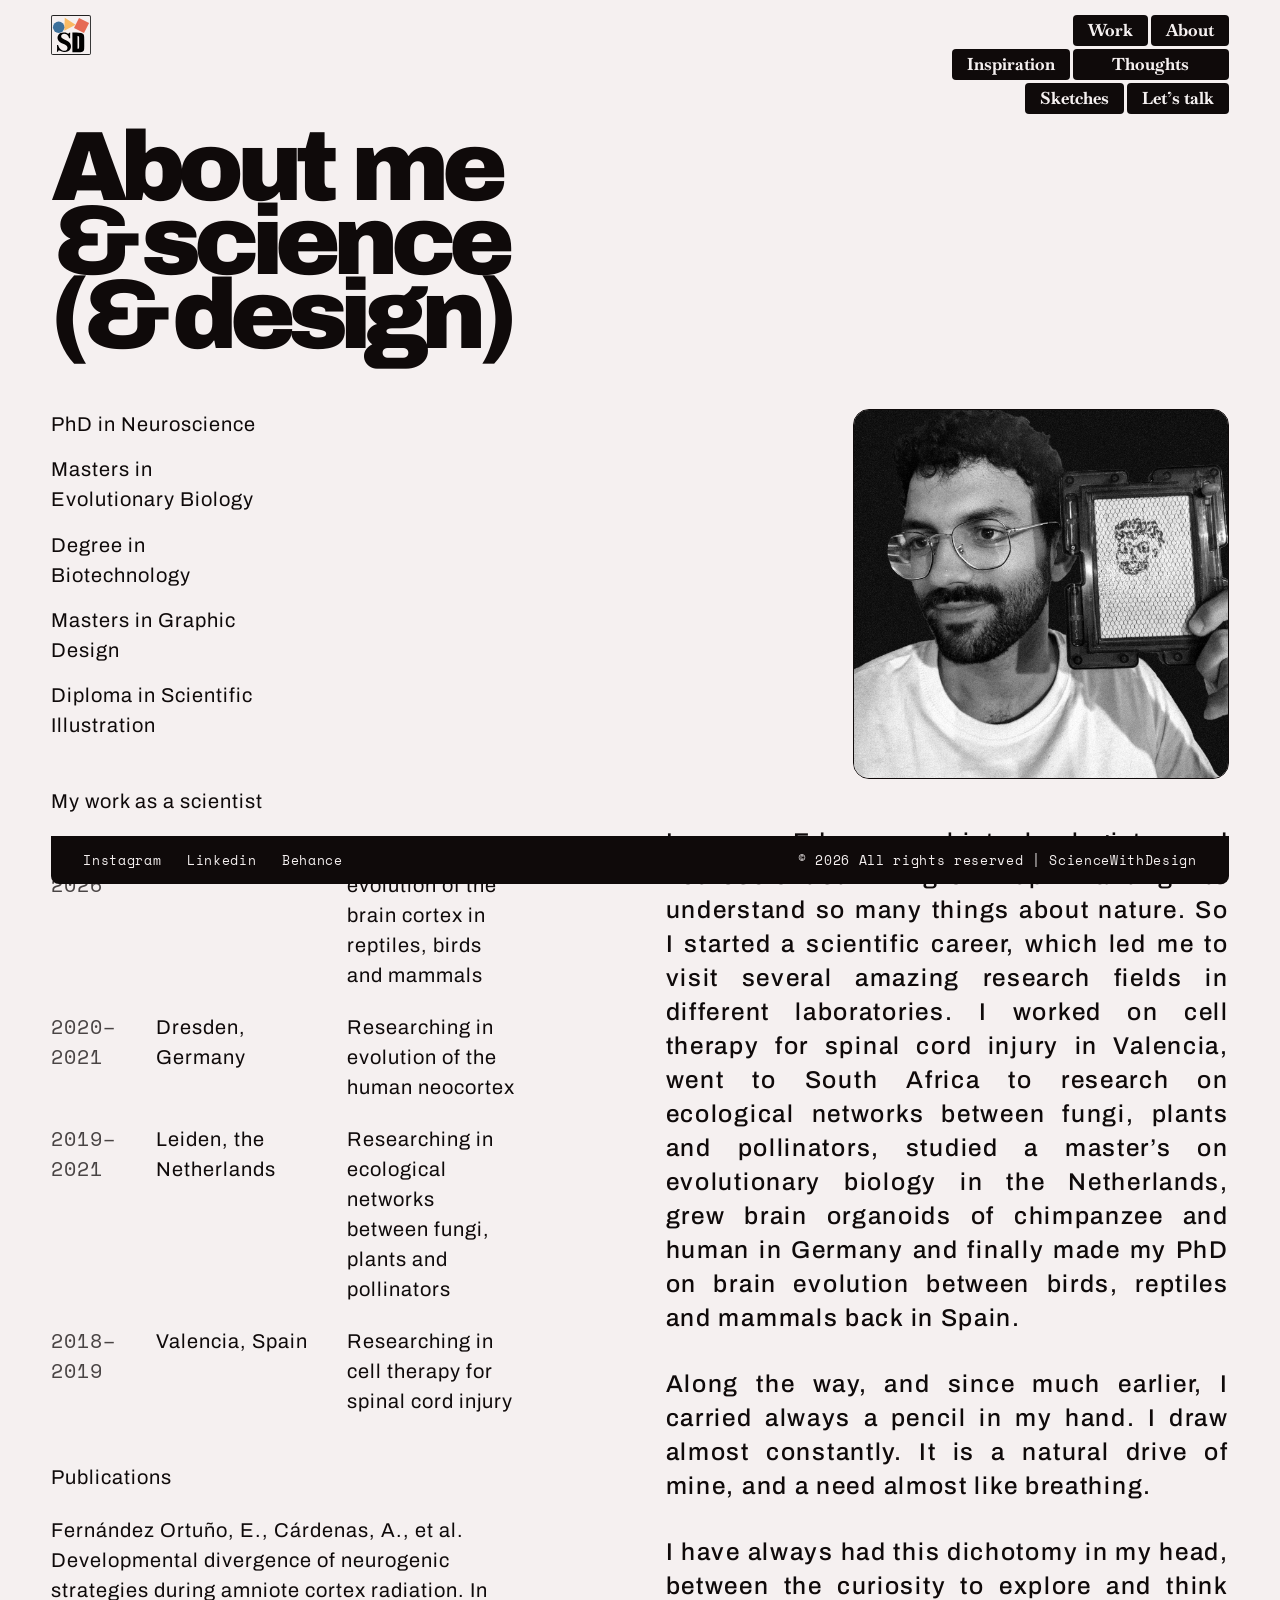
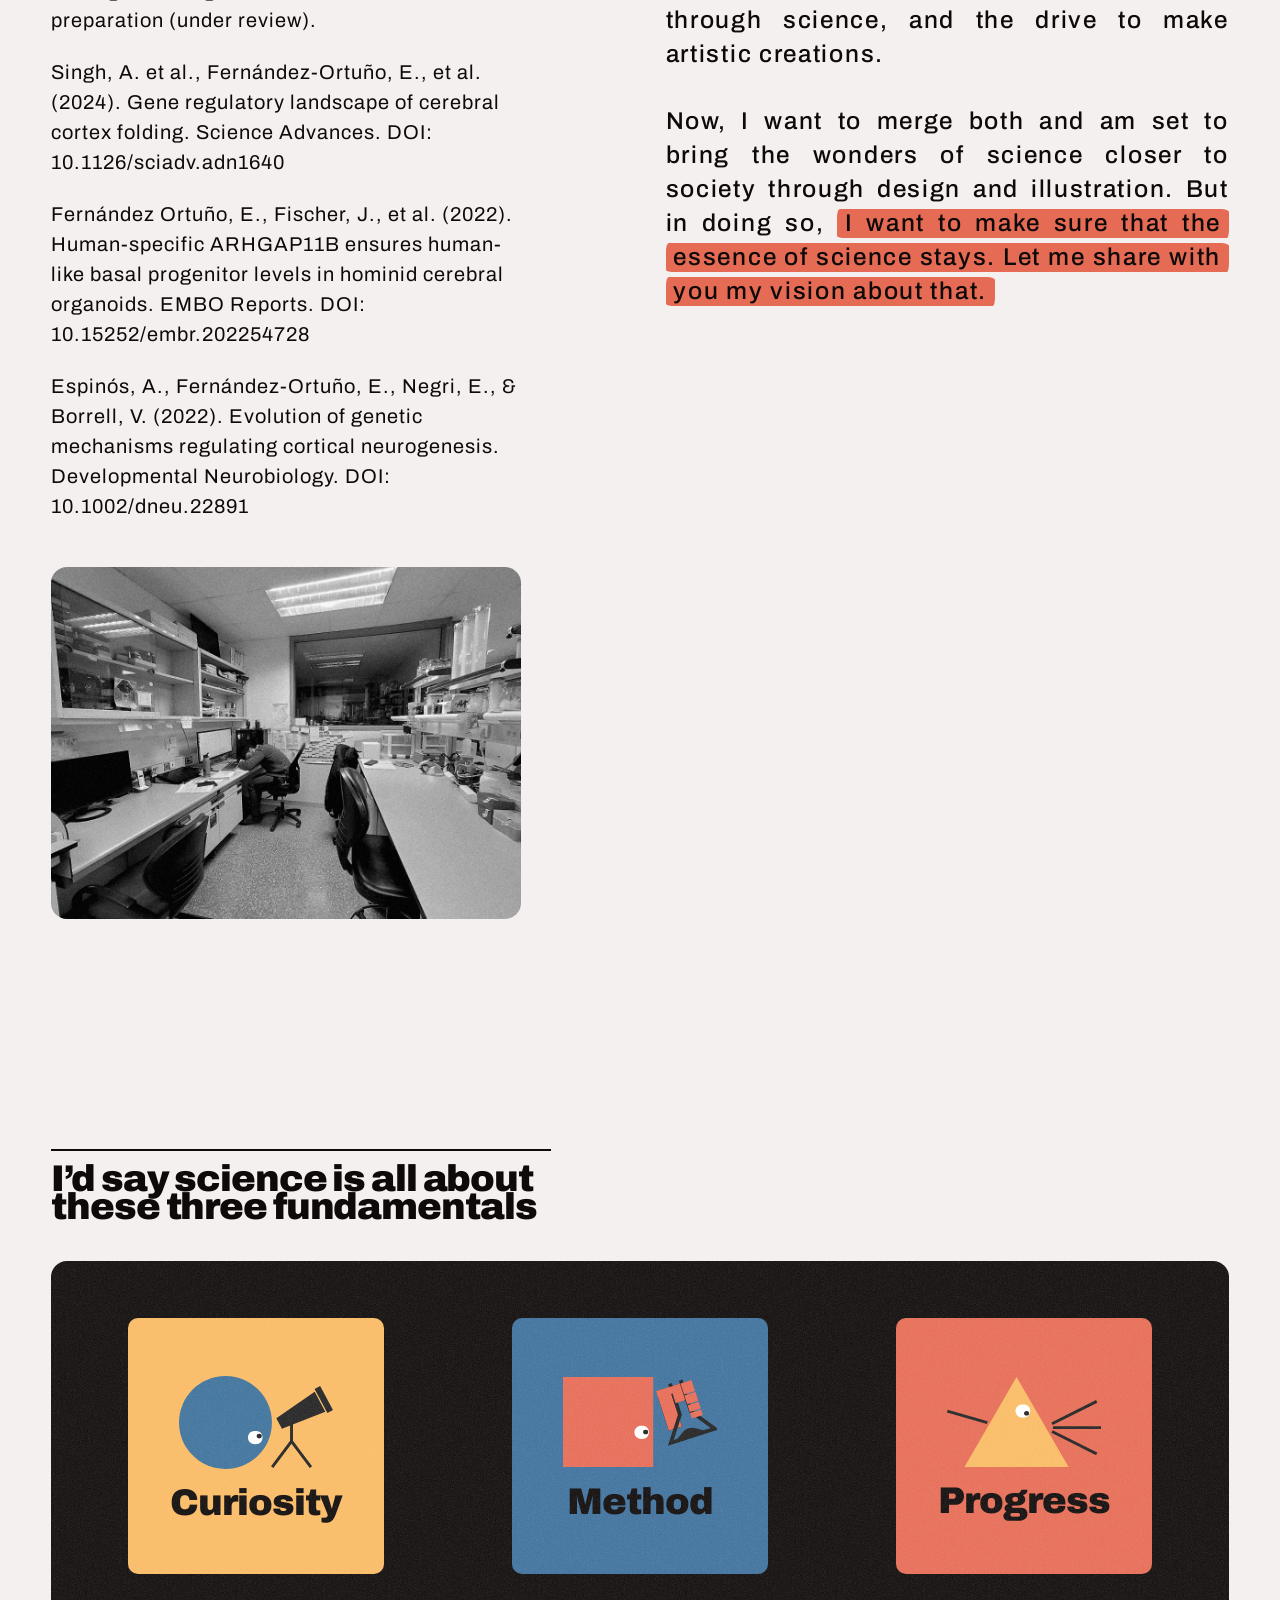
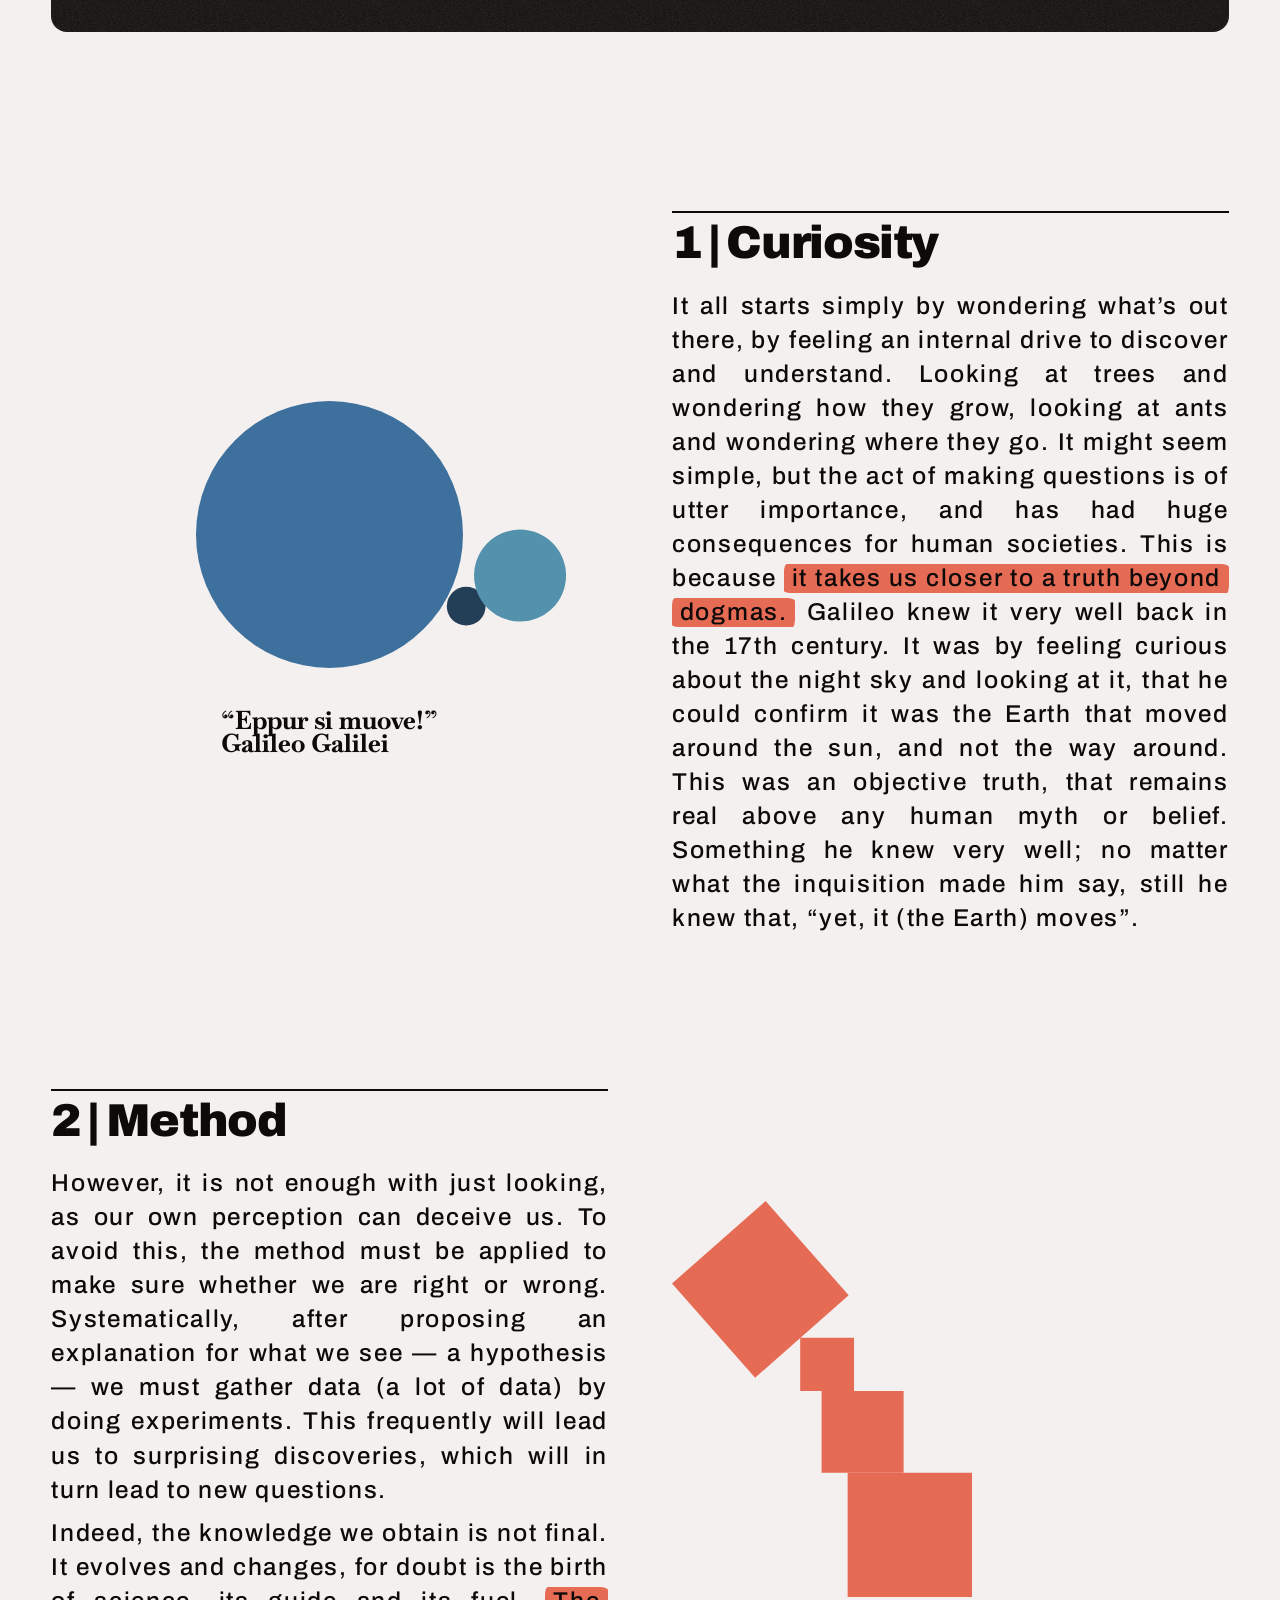
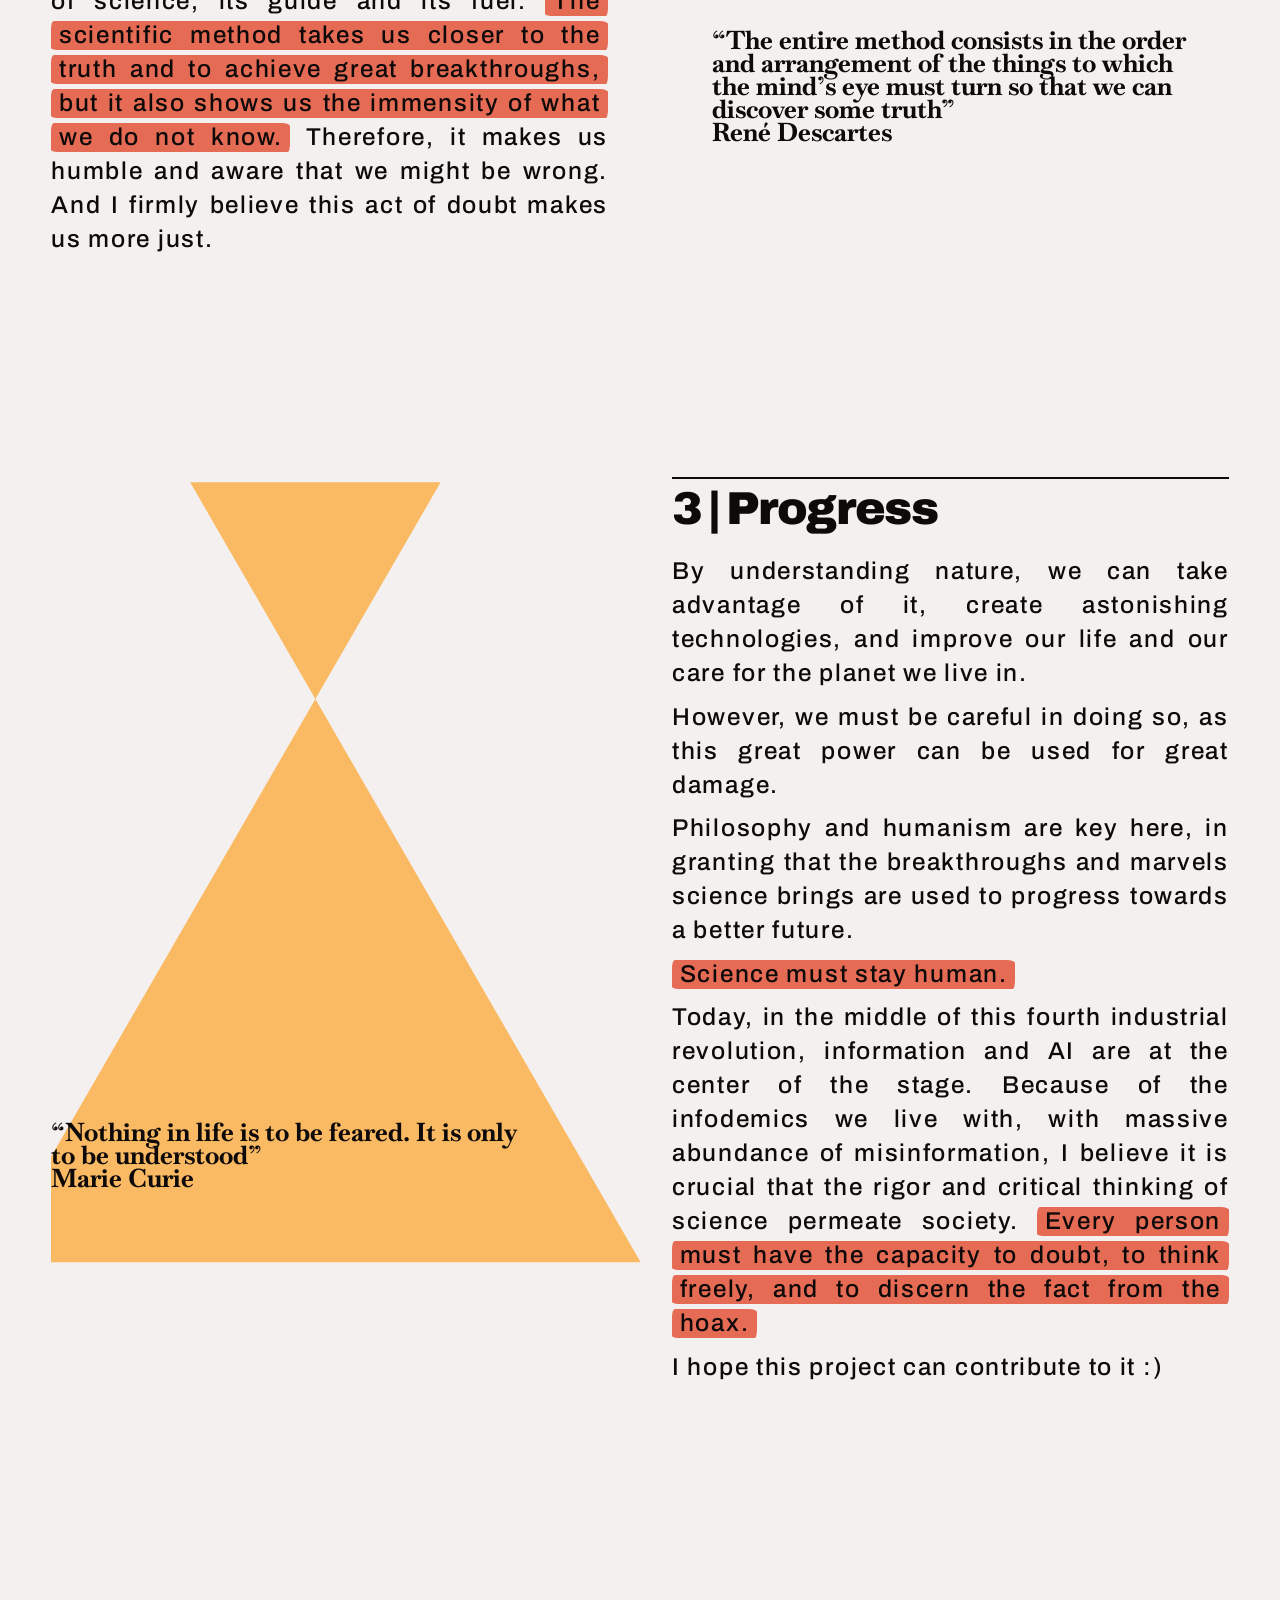
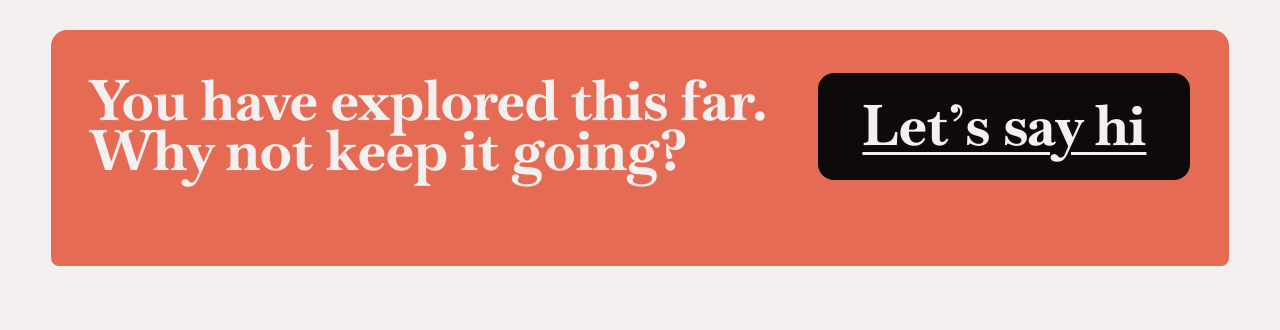
==== commit d19203a2: "sketches.added" ====
--- a/about.html
+++ b/about.html
@@ -25,7 +25,10 @@
         <a href="about.html" class="nav__pill nav__pill--about">About</a>
         <a href="thoughts.html" class="nav__pill nav__pill--thoughts">Thoughts</a>
         <a href="inspiration.html" class="nav__pill nav__pill--inspiration">Inspiration</a>
-        <a href="contact.html" class="nav__pill nav__pill--talk">Let&rsquo;s talk</a>
+        <div class="nav__row-3">
+          <a href="sketches.html" class="nav__pill nav__pill--sketches">Sketches</a>
+          <a href="contact.html" class="nav__pill nav__pill--talk">Let&rsquo;s talk</a>
+        </div>
       </nav>
     </div>
   </header>
@@ -37,29 +40,83 @@
       <div class="about__hero">
         <h1 id="about-title" class="type-display-bigger about__title">About&nbsp;&nbsp;me<br />&amp;&nbsp;science<br />(&amp;&nbsp;design)</h1>
 
-        <div class="about__media" data-name="lab durmiendo">
-          <img src="img/images/lab.durmiendo.png" alt="Laboratorio de investigación, vacío, de madrugada" loading="lazy" />
-        </div>
-
-        <div class="about__story">
-          <ul class="type-caption about__credentials">
+        <div class="about__left">
+          <ul class="type-caption-sans about__credentials">
             <li>PhD in Neuroscience</li>
             <li>Masters in Evolutionary Biology</li>
             <li>Degree in Biotechnology</li>
             <li>Masters in Graphic Design</li>
+            <li>Diploma in Scientific Illustration</li>
           </ul>
 
+          <div class="about__work">
+            <div class="about__work-header">
+              <p class="type-caption-sans about__block-label">My work as a scientist</p>
+              <!-- el botón solo se ve/funciona en móvil (ver CSS + JS); en
+                   escritorio el contenido queda siempre visible. -->
+              <button type="button" class="about__work-toggle" id="about-work-toggle" aria-expanded="false" aria-controls="about-work-collapsible" aria-label="Mostrar mi trabajo como científico y mis publicaciones">
+                <img class="about__work-toggle-icon about__work-toggle-icon--more" src="img/basic.elements/Button show more.svg" alt="" aria-hidden="true" />
+                <span class="about__work-toggle-icon about__work-toggle-icon--close" aria-hidden="true">&times;</span>
+              </button>
+            </div>
+
+            <div class="about__work-collapsible" id="about-work-collapsible">
+              <div class="about__work-collapsible-inner">
+                <ul class="about__work-list">
+                  <li class="about__work-item">
+                    <span class="type-caption about__work-year">2021&#8211;2026</span>
+                    <span class="type-caption-sans about__work-place">Alicante, Spain</span>
+                    <span class="type-caption-sans about__work-desc">Researching in evolution of the brain cortex in reptiles, birds and mammals</span>
+                  </li>
+                  <li class="about__work-item">
+                    <span class="type-caption about__work-year">2020&#8211;2021</span>
+                    <span class="type-caption-sans about__work-place">Dresden, Germany</span>
+                    <span class="type-caption-sans about__work-desc">Researching in evolution of the human neocortex</span>
+                  </li>
+                  <li class="about__work-item">
+                    <span class="type-caption about__work-year">2019&#8211;2021</span>
+                    <span class="type-caption-sans about__work-place">Leiden, the Netherlands</span>
+                    <span class="type-caption-sans about__work-desc">Researching in ecological networks between fungi, plants and pollinators</span>
+                  </li>
+                  <li class="about__work-item">
+                    <span class="type-caption about__work-year">2018&#8211;2019</span>
+                    <span class="type-caption-sans about__work-place">Valencia, Spain</span>
+                    <span class="type-caption-sans about__work-desc">Researching in cell therapy for spinal cord injury</span>
+                  </li>
+                </ul>
+
+                <div class="about__publications">
+                  <p class="type-caption-sans about__block-label">Publications</p>
+                  <ul class="type-caption-sans about__pub-list">
+                    <li>Fern&aacute;ndez Ortu&ntilde;o, E., C&aacute;rdenas, A., et al. Developmental divergence of neurogenic strategies during amniote cortex radiation. In preparation (under review).</li>
+                    <li>Singh, A. et al., Fern&aacute;ndez-Ortu&ntilde;o, E., et al. (2024). Gene regulatory landscape of cerebral cortex folding. Science Advances. DOI: 10.1126/sciadv.adn1640</li>
+                    <li>Fern&aacute;ndez Ortu&ntilde;o, E., Fischer, J., et al. (2022). Human-specific ARHGAP11B ensures human-like basal progenitor levels in hominid cerebral organoids. EMBO Reports. DOI: 10.15252/embr.202254728</li>
+                    <li>Espin&oacute;s, A., Fern&aacute;ndez-Ortu&ntilde;o, E., Negri, E., &amp; Borrell, V. (2022). Evolution of genetic mechanisms regulating cortical neurogenesis. Developmental Neurobiology. DOI: 10.1002/dneu.22891</li>
+                  </ul>
+                </div>
+              </div>
+            </div>
+          </div>
+
+          <div class="about__media" data-name="lab durmiendo">
+            <img src="img/images/lab.durmiendo.png" alt="Laboratorio de investigación, vacío, de madrugada" loading="lazy" />
+          </div>
+        </div>
+
+        <div class="about__right">
           <div class="about__portrait">
             <img src="img/images/retrato.pizarramagnetica.png" alt="Retrato de Edu sosteniendo un pequeño marco magnético" loading="lazy" />
           </div>
 
-          <p class="type-body-big-display about__intro about__intro--overlap">I am Edu, a biotechnologist and neuroscientist. I grew up wanting to understand so many things about nature. So I started a scientific career, which led me to visit several amazing research fields in different laboratories. I worked on <mark class="hl">cell therapy</mark> for spinal cord injury in Valencia, went to <mark class="hl">South Africa</mark> to research on <mark class="hl">ecological networks</mark> between fungi, plants and pollinators, studied a master&rsquo;s on evolutionary biology in <mark class="hl">the Netherlands</mark>, grew brain <mark class="hl">organoids of chimpanzee</mark> and human in <mark class="hl">Germany</mark> and finally made my <mark class="hl">PhD on brain evolution</mark> between birds, reptiles and mammals back in <mark class="hl">Spain</mark>.</p>
-
-          <p class="type-body-big-display about__intro">Along the way, and since much earlier, I carried always <mark class="hl">a pencil</mark> in my hand. I draw almost constantly. It is a natural drive of mine, and a need almost like breathing.</p>
-
-          <p class="type-body-big-display about__intro">I have always had this dichotomy in my head, between <mark class="hl">the curiosity to explore and think through science</mark>, and <mark class="hl">the drive to make artistic creations</mark>.</p>
-
-          <p class="type-body-big-display about__intro about__intro--bold">Now, I want to merge both and am set to bring the wonders of science closer to society through design and illustration. But in doing so, <mark class="hl hl--accent">I want to make sure that the essence of science stays. Let me share with you my vision about that.</mark></p>
+          <div class="about__story">
+            <p class="type-body-big-display about__intro">I am Edu, a biotechnologist and neuroscientist. I grew up wanting to understand so many things about nature. So I started a scientific career, which led me to visit several amazing research fields in different laboratories. I worked on cell therapy for spinal cord injury in Valencia, went to South Africa to research on ecological networks between fungi, plants and pollinators, studied a master&rsquo;s on evolutionary biology in the Netherlands, grew brain organoids of chimpanzee and human in Germany and finally made my PhD on brain evolution between birds, reptiles and mammals back in Spain.</p>
+
+            <p class="type-body-big-display about__intro">Along the way, and since much earlier, I carried always a pencil in my hand. I draw almost constantly. It is a natural drive of mine, and a need almost like breathing.</p>
+
+            <p class="type-body-big-display about__intro">I have always had this dichotomy in my head, between the curiosity to explore and think through science, and the drive to make artistic creations.</p>
+
+            <p class="type-body-big-display about__intro about__intro--bold">Now, I want to merge both and am set to bring the wonders of science closer to society through design and illustration. But in doing so, <mark class="hl hl--accent">I want to make sure that the essence of science stays. Let me share with you my vision about that.</mark></p>
+          </div>
         </div>
       </div>
 
@@ -183,6 +240,28 @@
         if (event.key === 'Escape') closeNav();
       });
     })();
+
+    // "My work as a scientist" — desplegable solo funcional en móvil (en
+    // escritorio el botón queda oculto por CSS y el contenido siempre
+    // visible, así que este script no le afecta ahí).
+    (function () {
+      const toggle = document.getElementById('about-work-toggle');
+      const panel = document.getElementById('about-work-collapsible');
+      if (!toggle || !panel) return;
+
+      function setOpen(open) {
+        toggle.setAttribute('aria-expanded', String(open));
+        toggle.classList.toggle('is-open', open);
+        panel.classList.toggle('is-open', open);
+        toggle.setAttribute('aria-label', open
+          ? 'Ocultar mi trabajo como científico y mis publicaciones'
+          : 'Mostrar mi trabajo como científico y mis publicaciones');
+      }
+
+      toggle.addEventListener('click', () => {
+        setOpen(toggle.getAttribute('aria-expanded') !== 'true');
+      });
+    })();
   </script>
 </body>
 </html>
--- a/css/style.css
+++ b/css/style.css
@@ -92,10 +92,14 @@
 .thoughts-cta.wrap,
 .inspiration.wrap,
 .inspiration-cta.wrap,
+.sketches.wrap,
+.sketches-cta.wrap,
 .page-contact .site-footer__wrap,
 .page-works .site-footer__wrap,
 .page-thoughts .site-footer__wrap,
 .page-inspiration .site-footer__wrap,
+.page-sketches .site-footer__wrap,
+.page-home .site-footer__wrap,
 .hero.wrap,
 .covers.wrap,
 .workflow__band.wrap,
@@ -119,6 +123,10 @@
 .type-body-small       { font-family:var(--font-sans); font-weight:400; font-size:16px; line-height:1.7; letter-spacing:0.07em; }
 .type-label            { font-family:var(--font-sans); font-weight:400; font-size:13px; line-height:1.7; letter-spacing:0.03em; text-transform:uppercase; }
 .type-caption          { font-family:var(--font-mono); font-weight:400; font-size:20px; line-height:1.5; letter-spacing:0.05em; }
+/* misma escala que .type-caption (20px/150%/5%) pero en la sans del sitio en
+   vez de en mono — la usa el bloque de educación/trabajo/publicaciones de
+   About, donde solo las fechas van en mono (ver about__work-year). */
+.type-caption-sans     { font-family:var(--font-sans); font-weight:400; font-size:20px; line-height:1.5; letter-spacing:0.05em; }
 .type-quote            { font-family:var(--font-serif); font-weight:700; font-size:32px; line-height:0.9; letter-spacing:0; }
 .type-button           { font-family:var(--font-serif); font-weight:700; font-size:20px; line-height:0.9; letter-spacing:0; }
 .type-cta              { font-family:var(--font-serif); font-weight:700; font-size:clamp(24px, 2.1vw, 40px); line-height:25.6px; letter-spacing:0; } /* line-height al 80% (32px * 0.8) */
@@ -207,7 +215,25 @@
 .nav__pill--about       { grid-column:3; grid-row:1; }
 .nav__pill--inspiration { grid-column:1; grid-row:2; }
 .nav__pill--thoughts    { grid-column:2 / span 2; grid-row:2; }
-.nav__pill--talk        { grid-column:1 / -1; grid-row:3; justify-self:end; }
+
+/* "sketches" no formaba parte del reparto original de Figma: se añade en la
+   fila 3, junto a "Let's talk". No reutiliza el truco de columna+span de las
+   filas 1-2 (grid-column:1 + grid-column:2/span2) porque ahí las columnas se
+   comparten entre filas: la 3ª fila sola necesita mucho menos ancho que
+   "Thoughts" en la 2ª, así que la columna 2-3 salía sobredimensionada y,
+   como "Let's talk" iba justify-self:end dentro de ese hueco de sobra, dejaba
+   un salto grande entre ambas pills en vez del mismo gap de 3px que el resto.
+   En su lugar, "sketches" y "talk" van juntas en un sub-contenedor flex propio
+   (mismo gap:3px que el grid) que ocupa toda la fila 3 y se ancla a la derecha
+   como una unidad — así el hueco entre ambas es idéntico al de cualquier otro
+   par de pills, sin depender del ancho de las columnas de las filas de arriba. */
+.nav__row-3 {
+  grid-column:1 / -1;
+  grid-row:3;
+  display:flex;
+  gap:3px;
+  justify-self:end;
+}
 
 /* ---------- 6. HERO-WRAP: envuelve la regla superior (no fija) + la línea
    vertical (que sí recorre toda la altura, desde el borde superior real de
@@ -1302,6 +1328,12 @@
   grid-template-columns:var(--works-col) 1px minmax(0, 1fr);
   column-gap:var(--works-gap);
 }
+/* .works__row fija su propio display:grid, que en cascada gana sobre la
+   regla [hidden]{display:none} del user-agent (mismo origen "autor" pesa
+   más que el UA, con independencia de especificidad) — sin esto, ocultarla
+   por JS (ver toggle de exploración de proyecto en works.html) no surtía
+   ningún efecto visual. */
+.works__row[hidden] { display:none; }
 
 /* panel fijo: título+filtros (fila de cabecera) + línea horizontal a todo
    el ancho + párrafo + banda de técnicas — mismo truco de grid-stretch que
@@ -1513,6 +1545,11 @@
    la imagen para que la cara quede dentro del encuadre. */
 .workcard__media--caribou img { object-position:0% 38%; }
 
+/* mediterranean algae: con el recorte centrado por defecto se perdía el título de la
+   infografía — se ancla el recorte a la esquina superior izquierda para mostrar siempre
+   esa parte de la lámina. */
+.workcard__media--algae img { object-position:0% 0%; }
+
 .workcard__content {
   flex:1 1 54%;
   min-width:0;
@@ -1593,6 +1630,331 @@
   margin-top:calc(-1 * var(--footer-h));
 }
 
+/* ---------- 11i. EXPLORACIÓN DE PROYECTO (dentro de Works) ----------
+   Vista de detalle de un proyecto, mostrada dentro de la propia works__card
+   en lugar del grid (ver JS en works.html). Réplica del prototipo de Figma
+   (nodo 758:997): botón "volver" centrado arriba, bloque de info en
+   gradilla suiza de 12 columnas, y una galería de imágenes en varias filas.
+   Las proporciones de cada fila/imagen replican las medidas originales del
+   diseño (en px, a escala 1820 de ancho) convertidas a anchos "fr" y a
+   aspect-ratio por imagen: así todo el conjunto escala de forma fluida
+   manteniendo las mismas proporciones relativas del prototipo. */
+:root {
+  --project-gap: clamp(8px, 1.4vw, 24px);
+}
+
+.project { display:flex; flex-direction:column; }
+.project[hidden] { display:none; }
+
+.project__back {
+  display:inline-flex;
+  align-self:center;
+  margin-bottom:clamp(24px, 3.4vw, 40px);
+  border:none;
+  background:none;
+  padding:0;
+  line-height:0;
+  cursor:pointer;
+  transition:opacity .18s ease;
+}
+.project__back:hover,
+.project__back:focus-visible { opacity:.7; }
+.project__back img { width:100px; height:40px; }
+
+/* botón "volver" al final de la galería: en vez de repetir el CTA azul de
+   "You have explored this far" (oculto mientras se explora un proyecto, ver
+   JS), el propio panel termina con este botón centrado — el padding-bottom
+   ya generoso de .works__card (--works-pad-bottom) se encarga de dejar el
+   aire hasta el footer, sin necesidad de nada más debajo. */
+.project__back--bottom {
+  margin-top:clamp(40px, 5.6vw, 72px);
+  margin-bottom:0;
+}
+
+/* bloque de info: título en las 4 primeras columnas, descripción + metadatos
+   en las 8 restantes — misma proporción 4/8 que el prototipo (153–611px de
+   título frente a 611–1665px de descripción, sobre 1514px de ancho útil). */
+.project__info {
+  display:grid;
+  grid-template-columns:repeat(12, 1fr);
+  column-gap:var(--project-gap);
+  margin-bottom:clamp(32px, 4.4vw, 64px);
+}
+.project__info-col--title { grid-column:1 / span 4; }
+.project__info-col--desc { grid-column:5 / span 8; }
+
+.project__label { color:var(--text-secondary); margin-bottom:6px; }
+.project__title { color:var(--text-primary); }
+.project__desc { color:var(--text-primary); margin-bottom:clamp(20px, 2.6vw, 32px); }
+
+.project__meta {
+  display:grid;
+  grid-template-columns:repeat(4, 1fr);
+  column-gap:var(--project-gap);
+  row-gap:clamp(16px, 2vw, 24px);
+}
+.project__meta-item .project__value { color:var(--text-primary); }
+
+/* galería: pila de filas, cada una con su propia proporción de columnas. */
+.project__gallery {
+  display:flex;
+  flex-direction:column;
+  gap:var(--project-gap);
+}
+
+.project__img {
+  overflow:hidden;
+  border-radius:6px;
+  background:var(--negro-100);
+}
+.project__img img { width:100%; height:100%; object-fit:cover; display:block; }
+
+.project__img--hero { aspect-ratio:1512 / 1069; }
+
+/* fila 1: pollo entero · paneles del boceto (girados) · foto de la infografía impresa —
+   anchos "fr" iguales a los px originales (403 : 315 : 746). */
+.project__row--triple {
+  display:grid;
+  grid-template-columns:403fr 315fr 746fr;
+  gap:var(--project-gap);
+}
+.project__img--chicken { aspect-ratio:403 / 501; }
+.project__img--panels { aspect-ratio:315 / 501; }
+.project__img--print { aspect-ratio:746 / 501; }
+.project__img--print img { object-position:left center; }
+
+/* fila 2: bloque asimétrico — a la izquierda, el esquema de corticogénesis
+   arriba y dos imágenes pequeñas debajo; a la derecha, el detalle de
+   desarrollo cortical a toda altura. Igual truco de proporciones "fr". */
+.project__row--corti {
+  display:grid;
+  grid-template-columns:566fr 925fr;
+  gap:var(--project-gap);
+  align-items:stretch;
+}
+.project__col--corti {
+  display:flex;
+  flex-direction:column;
+  gap:var(--project-gap);
+}
+.project__img--corticogenesis { aspect-ratio:579 / 298; }
+.project__row--pair {
+  display:grid;
+  grid-template-columns:255fr 288fr;
+  gap:var(--project-gap);
+}
+.project__img--neurl1b { aspect-ratio:255 / 259; }
+.project__img--mouseslice { aspect-ratio:288 / 195; }
+.project__img--corticaldev { aspect-ratio:925 / 548; height:100%; }
+
+/* fila 3: métodos · contornos de cerebros comparados (esta última recortada
+   a propósito para encajar, con el recorte cargado hacia la izquierda). */
+.project__row--double {
+  display:grid;
+  grid-template-columns:911fr 585fr;
+  gap:var(--project-gap);
+}
+.project__img--methods { aspect-ratio:911 / 497; }
+.project__img--outlines { aspect-ratio:585 / 497; }
+.project__img--outlines img { object-position:left center; }
+
+/* ---------- 11j. EXPLORACIÓN DE PROYECTO: portada de tesis (segundo proyecto) ----------
+   Mismo sistema que el proyecto anterior (misma gradilla de 12 columnas para el bloque de
+   info, ver 11i), pero con una galería distinta: un póster grande alineado con la columna de
+   Descripción (5–12, no a todo el ancho) y, debajo, una galería tipo "mesa de trabajo" en 3
+   columnas independientes — cada una con sus propias imágenes apiladas a su propia altura,
+   igual que en el prototipo de Figma. */
+.project__hero-wrap {
+  display:grid;
+  grid-template-columns:repeat(12, 1fr);
+  column-gap:var(--project-gap);
+}
+.project__img--cover-hero { grid-column:5 / span 8; aspect-ratio:1050 / 1477; }
+
+.project__masonry {
+  display:flex;
+  align-items:flex-start;
+  gap:var(--project-gap);
+  margin-top:var(--project-gap);
+}
+.project__masonry-col {
+  display:flex;
+  flex-direction:column;
+  gap:var(--project-gap);
+  flex:1 1 0;
+  min-width:0;
+}
+.project__img--sketchcover { aspect-ratio:591 / 736; }
+.project__img--chicken1 { aspect-ratio:441 / 585; }
+.project__img--ferret { aspect-ratio:598 / 877; }
+.project__img--sketchmouse { aspect-ratio:441 / 629; }
+.project__img--fotolibro2 { aspect-ratio:441 / 521; }
+.project__img--snakehead { aspect-ratio:441 / 478; }
+.project__img--chicken2 { aspect-ratio:441 / 640; }
+.project__img--sketchsnake { aspect-ratio:438 / 675; }
+
+/* tres bocetos que en el prototipo aparecen reflejados en espejo (rotate180 + flipY equivale,
+   neto, a un flip horizontal) respecto al archivo original. */
+.project__img--mirror img { transform:scaleX(-1); }
+
+/* ---------- 11k. EXPLORACIÓN DE PROYECTO: Reviving the mammoth steppe (tercer proyecto) ----------
+   Misma gradilla de 12 columnas para el bloque de info (ver 11i). La galería alterna imágenes a
+   todo el ancho con filas de dos columnas (anchos "fr" replicando las proporciones originales del
+   prototipo) y con imágenes sueltas centradas — igual mecánica que en los proyectos anteriores. */
+.project__img--mammoth-hero { aspect-ratio:1512 / 1070; }
+
+/* el almizclero a la izquierda, enfrentado al primer plano de la cabeza del bisonte europeo a
+   la derecha — misma proporción de columnas que la fila de abajo (779 : 735). */
+.project__row--muskox {
+  display:grid;
+  grid-template-columns:779fr 735fr;
+  gap:var(--project-gap);
+  align-items:center;
+}
+.project__img--muskox { aspect-ratio:779 / 579; }
+.project__img--bisonhead { aspect-ratio:1600 / 1208; }
+
+.project__row--przsaiga {
+  display:grid;
+  grid-template-columns:779fr 721fr;
+  gap:var(--project-gap);
+}
+.project__img--przewalski { aspect-ratio:779 / 543; }
+.project__img--saiga { aspect-ratio:721 / 484; }
+
+.project__row--bisonhorse {
+  display:grid;
+  grid-template-columns:815fr 712fr;
+  gap:var(--project-gap);
+}
+.project__img--bisons { aspect-ratio:815 / 251; }
+.project__img--horses { aspect-ratio:712 / 248; }
+
+/* mamuts y el diagrama del suelo van centrados, sueltos, cada uno a su propio ancho — igual que
+   en el prototipo (ninguno de los dos llega al ancho completo de la galería). */
+.project__img--mamuts { aspect-ratio:762 / 449; width:50.4%; margin-inline:auto; }
+.project__img--soil { aspect-ratio:1123 / 769; width:74.2%; margin-inline:auto; }
+.project__img--clonarraton { aspect-ratio:1504 / 372; }
+
+/* ---------- 11l. EXPLORACIÓN DE PROYECTO: Caribou (cuarto proyecto) ----------
+   Según el diseño de Figma (frame "caribou"), la pieza final ES la ficha científica completa
+   (formato A4 vertical) y es la única imagen de la galería — mismo truco de "hero" en las
+   columnas centrales de la gradilla de 12 que en la portada de tesis (11j). */
+.project__img--caribou-ficha { grid-column:5 / span 8; aspect-ratio:1055 / 1492; }
+
+/* ---------- 11m. EXPLORACIÓN DE PROYECTO: The power of macroalgae (quinto proyecto) ----------
+   Según el diseño de Figma (frame "mediterraneanalgae"), la galería es una única infografía a
+   todo el ancho — igual truco que el hero de la primera infografía de tesis (project__img--hero),
+   pero con su propia proporción exacta. */
+.project__img--algae-hero { aspect-ratio:1514 / 1070; }
+
+/* ---------- 11n. SKETCHES PAGE ----------
+   No hay frame de Figma para esta página (no formaba parte del diseño original):
+   se construye replicando la mecánica de Inspiration (11c) — tarjeta grande con
+   título + regla + párrafo + moodboard flotante — con dos diferencias pedidas
+   explícitamente: el FONDO DE LA PÁGINA es bg/primary (claro) en vez de negro/500,
+   y tanto la barra pre-footer como el footer van en negro/700 en vez de terracota.
+   Al quedar la página clara, la tarjeta se mantiene oscura (negro/principal, texto
+   invertido) para conservar el mismo contraste "tarjeta flotando sobre el fondo"
+   que tienen el resto de páginas de este tipo. */
+.page-sketches { background:var(--bg-primary); }
+
+.sketches {
+  padding-block:calc(var(--header-h) + clamp(24px, 4vw, 56px)) 0;
+}
+
+.sketches__card {
+  background:var(--negro-principal);
+  border-radius:var(--radius-card);
+  /* mismo padding inferior generoso que .inspiration__card: deja hueco bajo
+     el moodboard para que la barra de abajo se solape hacia arriba sin corte. */
+  padding:clamp(40px, 7vw, 96px) clamp(20px, 5vw, 64px) clamp(120px, 14vw, 220px);
+}
+
+.sketches__intro { margin-bottom:clamp(24px, 3vw, 40px); text-align:center; }
+.sketches__title { color:var(--text-inverse); }
+
+.sketches__rule {
+  border:none;
+  border-top:1px solid var(--text-inverse);
+  margin-inline:calc(-1 * clamp(20px, 5vw, 64px));
+  margin-bottom:clamp(32px, 4vw, 56px);
+}
+
+.sketches__lead {
+  color:var(--text-inverse);
+  max-width:42ch;
+  margin-inline:auto;
+  margin-bottom:clamp(48px, 7vw, 96px);
+  text-align:center;
+}
+
+/* el lienzo del moodboard reutiliza tal cual .moodboard__item/.moodboard__img
+   (11c): misma mecánica de aparición + flotado continuo, solo cambian las
+   imágenes y sus coordenadas, fijadas en el propio HTML. */
+.sketches__board {
+  position:relative;
+  width:100%;
+  height:clamp(760px, 82vw, 1180px);
+}
+
+/* ---------- 11o. PRE-FOOTER CTA (sketches): banda negro/700 + botón negro ----------
+   Mismo layout que .inspiration-cta__row (11d), con la barra en negro/700 (pedido
+   explícitamente) en vez de terracota. Como el botón por defecto va en
+   negro/principal —muy próximo en tono a la propia barra—, aquí el hover pasa a
+   terracota/500 en vez del negro/700 que usa el resto de páginas: si mantuviera
+   negro/700 el botón "desaparecería" contra la barra al pasar el ratón. */
+.sketches-cta__row {
+  position:relative;
+  display:grid;
+  grid-template-columns:minmax(0, 2fr) minmax(0, 1fr);
+  align-items:center;
+  gap:clamp(24px, 4vw, 40px);
+  background:var(--negro-700);
+  border-radius:0 0 8px 8px;
+  padding:clamp(28px, 3.4vw, 48px) clamp(20px, 3vw, 48px) calc(var(--footer-h) + clamp(24px, 3vw, 40px));
+  margin-top:calc(-1 * clamp(72px, 9vw, 160px));
+}
+
+.sketches-cta .type-prefooter-cta { font-size:clamp(40px, 4.4vw, 84px); }
+
+.sketches-cta__text {
+  color:var(--text-inverse);
+  min-width:0;
+}
+
+.sketches-cta__link {
+  display:inline-flex;
+  align-items:center;
+  justify-content:center;
+  justify-self:end;
+  align-self:center;
+  min-width:0;
+  background:var(--negro-principal);
+  border-radius:var(--radius-card);
+  padding:clamp(18px, 2.4vw, 28px) clamp(28px, 3.6vw, 44px);
+  transition:background-color .18s ease;
+}
+.sketches-cta__link .type-prefooter-cta {
+  color:var(--text-inverse);
+  white-space:nowrap;
+  text-decoration:underline;
+  text-decoration-color:var(--text-inverse);
+  text-decoration-thickness:3px;
+  text-underline-offset:0.12em;
+}
+.sketches-cta__link:hover { background:var(--terracota-500); }
+
+.page-sketches .site-footer__bar { background:var(--negro-700); }
+.page-sketches .site-footer__social a,
+.page-sketches .site-footer__legal { color:var(--text-inverse); }
+.page-sketches .site-footer__social a:hover { color:var(--terracota-500); }
+
+.page-sketches .site-footer {
+  position:sticky;
+  margin-top:calc(-1 * var(--footer-h));
+}
+
 /* ---------- 12. RESPONSIVE ---------- */
 @media (max-width: 900px) {
   .nav {
@@ -1603,6 +1965,11 @@
   }
   .nav__pill--work, .nav__pill--about, .nav__pill--inspiration,
   .nav__pill--thoughts, .nav__pill--talk { grid-column:auto; grid-row:auto; justify-self:auto; }
+  /* en el nav apilado/envolvente de móvil no hace falta el sub-contenedor de
+     la fila 3: se vuelve "transparente" (display:contents) para que sketches
+     y talk pasen a ser hijas directas de .nav, en igualdad con el resto de
+     pills, y envuelvan igual que ellas. */
+  .nav__row-3 { display:contents; }
 
   .hero__top { grid-template-columns:1fr; }
   .hero__divider-v { display:none; }
@@ -1652,6 +2019,58 @@
      desbordamiento a ambos lados — el propio valor se ajusta con el ancho
      de viewport (más desplazamiento cuanto más estrecho). */
   .inspiration__board { transform:translateX(calc(-60px + 5.3vw)); }
+
+  /* Sketches: mismo ajuste de móvil que Inspiration — CTA a una columna y
+     tablero desplazado para repartir el desbordamiento lateral. */
+  .sketches-cta__row { grid-template-columns:1fr; }
+  .sketches-cta__link { justify-self:start; }
+  .sketches__lead { max-width:38ch; }
+  .sketches__board { transform:translateX(calc(-60px + 5.3vw)); }
+
+  /* en móvil las imágenes quedaban demasiado amontonadas entre sí: la
+     cuadrícula de --mx/--my está pensada para el ancho de escritorio, y en
+     una columna mucho más estrecha (encima con --mw topando casi siempre en
+     su mínimo en px, más grande en proporción al hueco disponible) el
+     solapamiento vertical se disparaba. Se sube el alto del tablero un 50%
+     (clamp reescalado ×1.5 respecto al de escritorio) y se redistribuye la
+     posición vertical (--my) de cada pieza — con !important porque --my
+     llega como estilo en línea, de mayor especificidad que esta regla — para
+     repartirlas a lo largo de ese espacio extra en vez de dejar que la
+     mayoría caiga en el mismo tercio superior. Debe seguir habiendo
+     solapamiento (es parte del collage), solo que menos denso. El --mx de
+     cada imagen no se toca: solo cambia su reparto vertical. */
+  .sketches__board { height:clamp(1300px, 140vw, 2020px); }
+  /* el reparto llega hasta ~78% (no 100%): las piezas son absolutamente
+     posicionadas y no empujan la altura del tablero, así que cualquier
+     --my + alto propio de la imagen que se pase del 100% asoma por debajo
+     del tablero, pisando el padding-inferior de la tarjeta (e incluso la
+     barra del CTA con imágenes altas como escultura.caballo). Frenar el
+     reparto en ~78% deja ese margen de sobra para todas.
+     capibara es la excepción: va deliberadamente en último lugar del
+     collage, por delante de escultura.caballo (--mz más alto), así que su
+     --my sube al 84% y el alto del tablero se aumenta (de 1140 a 1300px
+     en el mínimo del clamp) para que, aun así, quede hueco negro real
+     entre su borde inferior y la barra de CTA — que además "sube" sobre
+     el padding de la tarjeta con su propio margin-top negativo. */
+  .sketches__board .moodboard__item:nth-child(1)  { --my:-0.4%  !important; } /* bear1 */
+  .sketches__board .moodboard__item:nth-child(2)  { --my:21%    !important; } /* bison */
+  .sketches__board .moodboard__item:nth-child(3)  { --my:8.8%   !important; } /* trucha */
+  .sketches__board .moodboard__item:nth-child(4)  { --my:-5%    !important; } /* boar.and.falcon */
+  .sketches__board .moodboard__item:nth-child(5)  { --my:84%    !important; --mz:6 !important; } /* capibara: por delante de escultura.caballo */
+  .sketches__board .moodboard__item:nth-child(6)  { --my:4.2%   !important; } /* escultura.cara */
+  .sketches__board .moodboard__item:nth-child(7)  { --my:31.8%  !important; } /* cara.bargue */
+  .sketches__board .moodboard__item:nth-child(8)  { --my:41%    !important; } /* chimp */
+  .sketches__board .moodboard__item:nth-child(9)  { --my:27.2%  !important; } /* dog */
+  .sketches__board .moodboard__item:nth-child(10) { --my:43%    !important; } /* ferret */
+  .sketches__board .moodboard__item:nth-child(11) { --my:22.6%  !important; } /* koala */
+  .sketches__board .moodboard__item:nth-child(12) { --my:50.2%  !important; } /* macaque */
+  .sketches__board .moodboard__item:nth-child(13) { --my:59.4%  !important; } /* octopus */
+  .sketches__board .moodboard__item:nth-child(14) { --my:45.6%  !important; } /* raven */
+  .sketches__board .moodboard__item:nth-child(15) { --my:54.8%  !important; } /* torso.bargue */
+  .sketches__board .moodboard__item:nth-child(16) { --my:79%    !important; } /* escultura.caballo */
+  .sketches__board .moodboard__item:nth-child(17) { --my:73.2%  !important; } /* bears2 */
+  .sketches__board .moodboard__item:nth-child(18) { --my:68.6%  !important; } /* ferret.2 */
+  .sketches__board .moodboard__item:nth-child(19) { --my:78%    !important; } /* walrus */
 
   /* en móvil/tablet se abandona el truco sticky (columna fija + línea
      vertical a toda altura): todo pasa a flujo normal, apilado en una sola
@@ -1713,6 +2132,54 @@
 
   .works-cta__row { grid-template-columns:1fr; }
   .works-cta__link { justify-self:start; }
+
+  /* Exploración de proyecto: la gradilla de 12 columnas y las filas de la
+     galería se apilan en una sola columna — cada imagen conserva su propio
+     aspect-ratio, así que sigue viéndose bien aunque ya no comparta fila. */
+  .project__info { grid-template-columns:1fr; row-gap:clamp(24px, 4vw, 32px); }
+  .project__info-col--title,
+  .project__info-col--desc { grid-column:1; }
+  .project__meta { grid-template-columns:repeat(2, 1fr); }
+
+  .project__row--triple,
+  .project__row--corti,
+  .project__row--pair,
+  .project__row--double { grid-template-columns:1fr; }
+  .project__col--corti { gap:var(--project-gap); }
+  .project__img--corticaldev { height:auto; }
+
+  /* Reviving the mammoth steppe: filas de dos columnas a una sola, y las
+     imágenes sueltas centradas (mamuts, diagrama del suelo) pasan a ocupar
+     todo el ancho — en móvil ya no hay sitio para dejarlas más estrechas
+     con aire a los lados. */
+  .project__row--muskox,
+  .project__row--przsaiga,
+  .project__row--bisonhorse { grid-template-columns:1fr; }
+  .project__img--mamuts,
+  .project__img--soil { width:100%; }
+
+  /* portada de tesis: el póster deja de estar alineado con la columna de
+     Descripción y pasa a ocupar todo el ancho; la galería en 3 columnas se
+     apila en una sola. Las columnas (.project__masonry-col) se vuelven
+     "transparentes" (display:contents): sus imágenes pasan a ser hijas
+     directas de .project__masonry, lo que permite reordenarlas una a una
+     con "order" en vez de mantener el agrupado por columna del diseño de
+     escritorio — en móvil el orden de lectura pedido es otro. */
+  .project__img--cover-hero { grid-column:1 / -1; }
+  .project__masonry { flex-direction:column; }
+  .project__masonry-col { display:contents; }
+  .project__img--sketchcover { order:1; }
+  .project__img--snakehead { order:2; }
+  .project__img--chicken1 { order:3; }
+  .project__img--ferret { order:4; }
+  .project__img--sketchmouse { order:5; }
+  .project__img--chicken2 { order:6; }
+  .project__img--sketchsnake { order:7; }
+  .project__img--fotolibro2 { order:8; }
+
+  /* Caribou: la ficha deja de estar centrada en las columnas medias y pasa a
+     todo el ancho. */
+  .project__img--caribou-ficha { grid-column:1 / -1; }
 }
 
 @media (max-width: 560px) {
@@ -1774,6 +2241,12 @@
 
   :root { --footer-h:64px; }
   .site-footer__bar { flex-direction:column; align-items:flex-start; justify-content:center; gap:4px; padding-block:8px; }
+
+  /* el footer (sticky, solapado hacia arriba por --footer-h) tapaba el
+     enlace de email al final de la tarjeta de contact: la tarjeta ahora
+     reserva sitio de sobra al final, más que el propio alto del footer,
+     para que el email quede siempre visible por encima de la banda. */
+  .contact__card { padding-bottom:calc(var(--footer-h) + clamp(28px, 8vw, 48px)); }
 }
 
 /* ---------- 11i. ABOUT PAGE ----------
@@ -1793,11 +2266,17 @@
   padding-block:calc(var(--header-h) + clamp(24px, 4vw, 56px)) 0;
 }
 
-/* ----- cabecera: título + retratos + historia ----- */
+/* ----- cabecera: título + retratos + historia -----
+   Reorganizada sobre una cuadrícula de 12 columnas (como marca el Figma
+   actualizado, node 797:717): mitad izquierda (about__left, columnas 1-6)
+   con la educación/trayectoria/publicaciones + la foto del laboratorio;
+   mitad derecha (about__right, columnas 7-12) con el retrato — ahora a 4
+   de las 12 columnas totales, es decir 4/6 = 2/3 del ancho de su mitad —
+   y la historia debajo, sin solape. */
 .about__hero {
   display:grid;
-  grid-template-columns:minmax(0, 1fr) minmax(0, 1.15fr);
-  column-gap:clamp(32px, 5vw, 64px);
+  grid-template-columns:repeat(12, 1fr);
+  column-gap:clamp(24px, 4vw, 64px);
   row-gap:clamp(32px, 5vw, 56px);
   align-items:start;
 }
@@ -1806,68 +2285,151 @@
   color:var(--text-primary);
 }
 
-/* foto del laboratorio: en su propia columna, desplazada hacia abajo para
-   no arrancar a la misma altura que la columna de la historia (igual que en
-   Figma, donde queda "escalonada" respecto al retrato/párrafo). */
-.about__media {
-  grid-column:1;
-  grid-row:2;
-  /* desplazada para que arranque a la altura del párrafo "Along the way...
-     I carried always a pencil..." (el segundo del bloque de historia) en
-     vez de justo debajo del título — valor afinado a ojo contra ese
-     párrafo, no una fórmula exacta (el texto de cada columna fluye de
-     forma independiente, así que un ajuste fijo es más fiable que un
-     cálculo en vw). */
-  margin-top:clamp(480px, 77vw, 1180px);
-}
+.about__left {
+  grid-column:1 / span 6;
+  display:flex;
+  flex-direction:column;
+  align-items:flex-start;
+  gap:clamp(32px, 3.6vw, 52px);
+}
+
+/* educación: bloque estrecho, 2 de las 12 columnas totales → 2/6 = 1/3 del
+   ancho de about__left. El resto de bloques de la izquierda (trabajo,
+   publicaciones, foto) ocupan 5/12 totales → 5/6 del ancho de la mitad. */
+.about__credentials {
+  width:33.333%;
+  min-width:210px;
+  color:var(--text-primary);
+  display:flex;
+  flex-direction:column;
+  gap:clamp(10px, 1.2vw, 16px);
+}
+
+.about__work {
+  width:83.333%;
+  min-width:280px;
+}
+
+.about__block-label {
+  color:var(--text-primary);
+  margin-bottom:clamp(14px, 1.8vw, 24px);
+}
+
+/* cabecera del bloque "my work as a scientist": etiqueta + botón de
+   desplegar. El botón solo existe funcionalmente en móvil — ver más abajo,
+   donde queda oculto por defecto y solo se muestra dentro de la media
+   query — así que aquí basta con el layout en fila. */
+.about__work-header {
+  display:flex;
+  align-items:center;
+  justify-content:space-between;
+  gap:clamp(12px, 2vw, 24px);
+  margin-bottom:clamp(14px, 1.8vw, 24px);
+}
+.about__work-header .about__block-label { margin-bottom:0; }
+
+.about__work-toggle {
+  display:none;
+  flex:0 0 auto;
+  align-items:center;
+  justify-content:center;
+  border:none;
+  background:none;
+  padding:0;
+  cursor:pointer;
+}
+.about__work-toggle-icon--more { height:clamp(32px, 3.6vw, 40px); width:auto; display:block; }
+/* mismo botón "cerrar" (círculo negro/× blanco) que usa el artículo
+   desplegado del blog en Thoughts (.thoughts__article-close), para que el
+   gesto de cerrar se reconozca igual en todo el sitio. */
+.about__work-toggle-icon--close {
+  display:none;
+  align-items:center;
+  justify-content:center;
+  width:36px;
+  height:36px;
+  border-radius:50%;
+  background:var(--negro-principal);
+  color:var(--text-inverse);
+  font-size:20px;
+  line-height:1;
+}
+.about__work-toggle:hover .about__work-toggle-icon--close { background:var(--negro-700); }
+.about__work-toggle.is-open .about__work-toggle-icon--more { display:none; }
+.about__work-toggle.is-open .about__work-toggle-icon--close { display:inline-flex; }
+
+/* el contenido plegable (trabajo + publicaciones) siempre visible tal
+   cual en escritorio — el mecanismo de plegado en sí (grid-template-rows
+   0fr/1fr) solo se activa dentro de la media query de móvil. */
+.about__work-collapsible-inner {
+  display:flex;
+  flex-direction:column;
+  gap:clamp(32px, 3.6vw, 52px);
+  min-height:0;
+}
+
+.about__work-list,
+.about__pub-list {
+  list-style:none;
+  margin:0;
+  padding:0;
+  display:flex;
+  flex-direction:column;
+  gap:clamp(14px, 1.8vw, 22px);
+  color:var(--text-primary);
+}
+
+/* cada entrada de "trabajo como científico" en fila — año / lugar /
+   descripción — con la misma proporción aproximada 1:2:2 que marca el
+   Figma (133px / ~286px / ~291px sobre un total de ~753px). En móvil pasa
+   a columna (ver media query). */
+.about__work-item {
+  display:grid;
+  grid-template-columns:minmax(64px, 1fr) minmax(0, 2fr) minmax(0, 2fr);
+  column-gap:clamp(10px, 1.4vw, 20px);
+  row-gap:2px;
+}
+.about__work-year { color:var(--text-secondary); }
+
+.about__media { width:83.333%; min-width:280px; }
 .about__media img {
   width:100%;
   height:auto;
   border-radius:var(--radius-card);
 }
 
-.about__story {
-  grid-column:2;
-  grid-row:2;
+.about__right {
+  grid-column:7 / span 6;
   display:flex;
   flex-direction:column;
-  gap:clamp(20px, 2.6vw, 32px);
-}
-
-.about__credentials {
-  align-self:flex-end;
-  text-align:right;
-  color:var(--text-primary);
-  display:flex;
-  flex-direction:column;
-  gap:clamp(10px, 1.2vw, 16px);
 }
 
 .about__portrait {
   align-self:flex-end;
-  width:clamp(200px, 24vw, 360px);
+  width:66.667%;
+  max-width:420px;
   border-radius:var(--radius-card);
   overflow:hidden;
   border:1px solid var(--negro-principal);
 }
-.about__portrait img { width:100%; height:100%; aspect-ratio:1 / 1.05; object-fit:cover; display:block; }
+.about__portrait img { width:100%; height:100%; aspect-ratio:590 / 581; object-fit:cover; display:block; }
+
+/* la historia ya no se solapa con el retrato (como sí ocurría antes): un
+   pequeño espacio en blanco la separa de su borde inferior, igual que en
+   el Figma actualizado (~66px sobre 1820px de tarjeta). */
+.about__story {
+  display:flex;
+  flex-direction:column;
+  gap:clamp(20px, 2.6vw, 32px);
+  margin-top:clamp(20px, 3.6vw, 48px);
+}
 
 .about__intro { color:var(--text-primary); }
-.about__intro--bold { font-family:var(--font-sans); font-weight:700; }
-
-/* el primer párrafo "sube" y se solapa un poco con el borde inferior del
-   retrato (que queda alineado a la derecha, justo encima): un margen
-   negativo lo levanta fuera de su celda de flujo normal, rompiendo la
-   gradilla en vez de apilarse limpiamente debajo de la foto. Como va
-   después en el DOM, queda por delante de la imagen sin necesidad de
-   z-index. */
-.about__intro--overlap {
-  position:relative;
-  /* +1 letra de altura extra respecto a la versión anterior, para que el
-     solape con el retrato sea un poco mayor sin dejar de limitarse a la
-     primera línea. */
-  margin-top:calc(clamp(-48px, -3.6vw, -28px) - 38px);
-}
+/* antes iba en negrita; ahora peso medium — igual que el resto de párrafos
+   de la historia (type-body-big-display ya es medium por defecto), así
+   que el modificador se deja solo para identificar este párrafo de cierre
+   (lleva el mark hl--accent) y no por que cambie el peso realmente. */
+.about__intro--bold { font-family:var(--font-sans); font-weight:500; }
 
 /* resaltado tipo "rotulador a mano": texto blanco sobre negro para los
    hitos del recorrido personal, y texto oscuro sobre terracota para las
@@ -1908,7 +2470,10 @@
      letras. */
   border-top:2px solid var(--negro-principal);
   padding-top:clamp(8px, 1.1vw, 14px);
-  margin-top:clamp(56px, 7vw, 96px);
+  /* más aire respecto al bloque anterior (foto del laboratorio / historia)
+     del que tenía antes: a petición explícita, para que "I'd say science
+     is all about..." no arranque pegado al párrafo de cierre. */
+  margin-top:clamp(120px, 18vw, 320px);
   margin-bottom:clamp(24px, 3.4vw, 40px);
 }
 
@@ -1990,7 +2555,7 @@
 .about-section--reverse .about-section__media { grid-column:2; }
 
 .about-section__illustration { height:auto; display:block; }
-.about-section__illustration--spheres   { width:min(100%, 420px); }
+.about-section__illustration--spheres   { width:min(100%, 560px); }
 .about-section__illustration--squares   { width:min(70%, 300px); }
 /* mucho más grande que el resto de ilustraciones a propósito: no cabe
    entera en una pantalla normal (se corta arriba/abajo al hacer scroll),
@@ -2005,6 +2570,13 @@
   color:var(--text-primary);
   text-align:left;
   max-width:34ch;
+  /* se centra como bloque dentro de la columna de la ilustración (en vez
+     de quedar pegada al borde izquierdo), aunque sus propias líneas sigan
+     alineadas a la izquierda entre sí — así queda "más centrada" respecto
+     al conjunto de esferas/cuadrados, como en la referencia. La cita de
+     Curie (--progress) no se ve afectada: al ir position:absolute, ignora
+     align-self. */
+  align-self:center;
 }
 
 /* la cita de Curie se saca del flujo y se posiciona sobre el propio
@@ -2092,28 +2664,62 @@
 }
 
 @media (max-width: 900px) {
+  /* una sola columna, con un orden de lectura propio de móvil, distinto
+     tanto del de escritorio como del orden del HTML: título → (espacio en
+     blanco) → retrato → historia → foto del laboratorio → "my work as a
+     scientist" (a 16px, plegado tras un botón) → el resto (educación) tal
+     cual — las publicaciones van ahora dentro del propio desplegable de
+     "my work as a scientist" (ver HTML), así que ya no necesitan su propio
+     order. Para reordenar libremente sin duplicar el HTML, about__left y
+     about__right se "disuelven" con display:contents — sus hijos pasan a
+     ser ítems directos del grid de about__hero y se colocan con `order`. */
   .about__hero { grid-template-columns:1fr; }
-
-  /* en móvil el orden de lectura no es el orden de escritorio (foto del
-     laboratorio primero, historia después): título → titulaciones →
-     retrato → párrafos de la historia → foto del laboratorio. Para
-     lograrlo sin duplicar el HTML, .about__story se "disuelve" con
-     display:contents — sus hijos pasan a ser ítems directos del grid de
-     .about__hero y se reordenan con `order` junto con el propio retrato
-     de laboratorio. */
-  .about__story { display:contents; }
-  .about__credentials {
-    order:2;
-    align-self:flex-start;
-    text-align:left;
-    /* aire extra respecto al título, por encima del row-gap normal del
-       grid, para que el bloque de titulaciones respire más antes de
-       empezar. */
-    margin-top:clamp(56px, 20vw, 120px);
+  .about__left,
+  .about__right { display:contents; }
+
+  .about__title { order:1; }
+  /* espacio en blanco explícito entre el título y el retrato, pedido a
+     parte del row-gap normal del grid. */
+  .about__portrait { order:2; margin-top:clamp(32px, 10vw, 64px); }
+  .about__story { order:3; }
+  .about__media { order:4; }
+  .about__work { order:5; }
+  .about__credentials { order:6; }
+
+  /* en la columna estrecha, los bloques de la izquierda ya no necesitan
+     limitarse a 2/6 o 5/6 del ancho de about__left: ocupan todo el ancho
+     disponible para que el texto respire. */
+  .about__credentials,
+  .about__work,
+  .about__media { width:100%; min-width:0; }
+
+  .about__work-item { grid-template-columns:1fr; row-gap:4px; }
+
+  /* "my work as a scientist" como desplegable: el botón (show more ↔
+     cerrar) solo existe en móvil, y el contenido arranca plegado
+     (grid-template-rows:0fr recorta a alto 0 sin perder la transición,
+     ya que un simple height:0/auto no se puede animar). */
+  .about__work-toggle { display:inline-flex; }
+  .about__work-collapsible {
+    display:grid;
+    grid-template-rows:0fr;
+    overflow:hidden;
+    transition:grid-template-rows .32s ease;
   }
-  .about__portrait { order:3; align-self:flex-start; text-align:left; }
-  .about__intro { order:4; }
-  .about__media { grid-column:1; grid-row:auto; margin-top:0; order:5; }
+  .about__work-collapsible.is-open { grid-template-rows:1fr; }
+  .about__work-collapsible-inner { overflow:hidden; }
+
+  /* en móvil, todo el bloque de texto de la izquierda (educación, "my work
+     as a scientist" y publications) baja a 16px — .about__credentials
+     lleva la clase type-caption-sans en el propio <ul>, así que se apunta
+     directamente; work/publications se apuntan por descendiente porque
+     type-caption-sans/type-caption están en sus hijos (label, lista). */
+  .about__credentials,
+  .about__work .type-caption-sans,
+  .about__work .type-caption,
+  .about__publications .type-caption-sans { font-size:16px; }
+
+  .about__portrait { align-self:flex-start; width:min(66.667%, 320px); max-width:none; }
 
   .about-section,
   .about-section--reverse {
